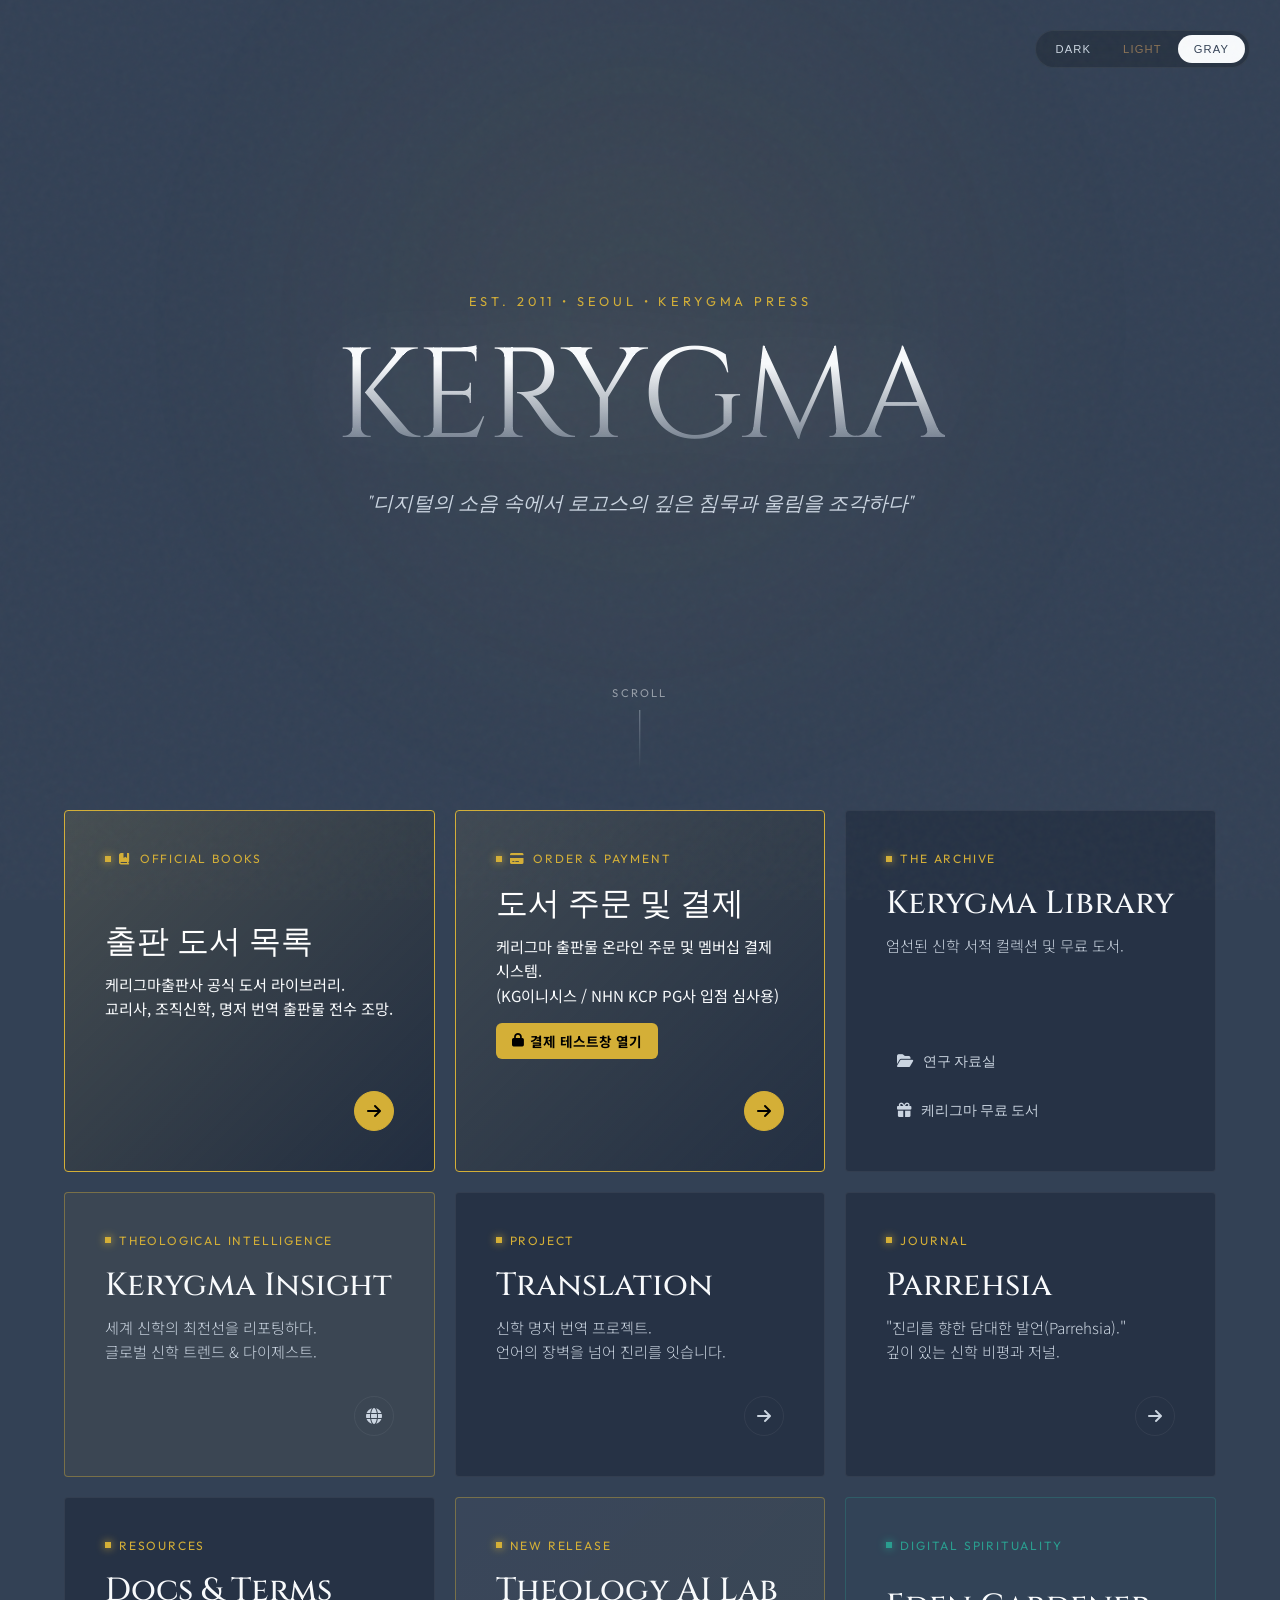
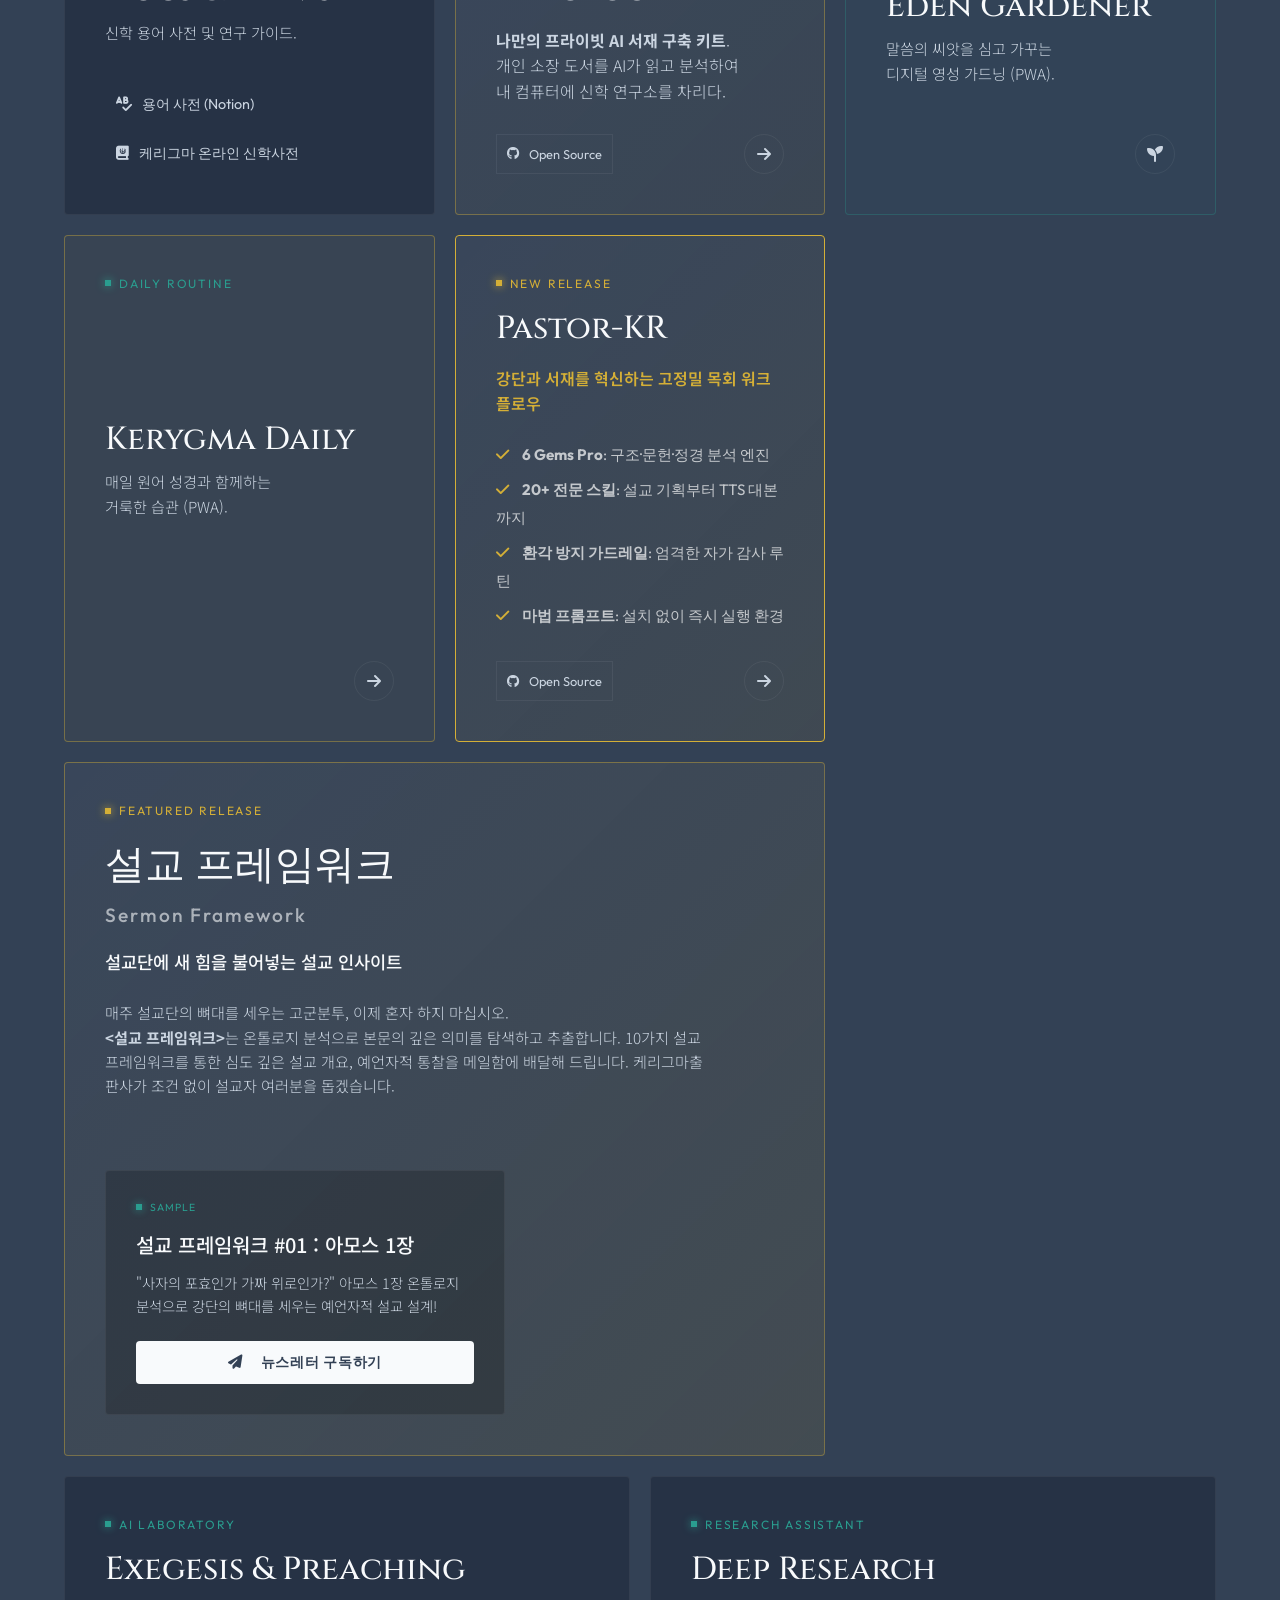
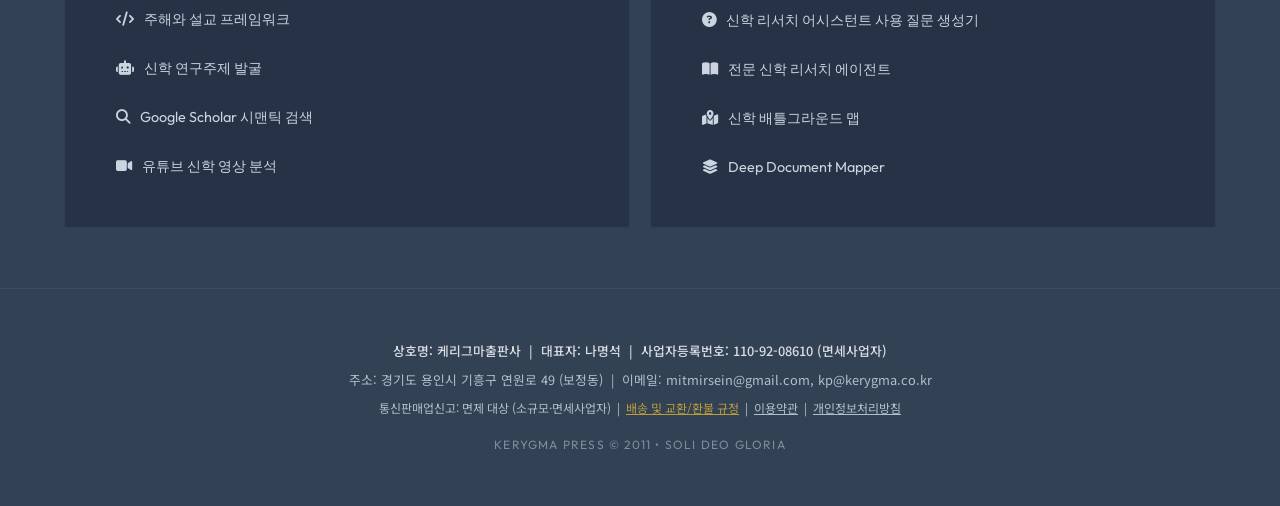
==== index.html @ a2017559 "fix: Update book prices to KRW and simplify payment test options for KCP review" ====
<!DOCTYPE html>
<html lang="ko" data-theme="gray">

<head>
    <meta charset="UTF-8">
    <meta name="viewport" content="width=device-width, initial-scale=1.0">
    <title>KERYGMA | The Theological Frontier (Pro)</title>

    <!-- Fonts -->
    <link rel="preconnect" href="https://fonts.googleapis.com">
    <link rel="preconnect" href="https://fonts.gstatic.com" crossorigin>
    <link
        href="https://fonts.googleapis.com/css2?family=Cinzel:wght@400;500;800&family=Outfit:wght@200;300;400;600&family=Noto+Sans+KR:wght@300;400;500;700&family=Playfair+Display:ital,wght@0,400;0,600;1,400&display=swap"
        rel="stylesheet">
    <link rel="stylesheet" href="https://cdnjs.cloudflare.com/ajax/libs/font-awesome/6.5.1/css/all.min.css">

    <!-- PortOne Payment SDK (V2 & V1) -->
    <script src="https://cdn.portone.io/v2/browser-sdk.js"></script>
    <script src="https://cdn.iamport.kr/v1/iamport.js"></script>

    <style>
        :root {
            /* Palette - Deep, Rich, Mysterious */
            --bg-color: #030712;
            /* Richer Black */
            --text-main: #ffffff;
            --text-muted: #94a3b8;

            /* Accents */
            --gold-primary: #d4af37;
            --gold-glow: rgba(212, 175, 55, 0.4);
            --secondary-accent: #2a9d8f;
            /* Muted Teal - sophisticated contrast to gold */

            /* Glassmorphism Configuration */
            --glass-bg: rgba(255, 255, 255, 0.03);
            --glass-border: rgba(255, 255, 255, 0.06);
            --glass-blur: 12px;

            /* Spotlight */
            --spotlight-size: 600px;
            --spotlight-color: rgba(255, 255, 255, 0.08);
            --title-shadow: 0 0 40px rgba(255, 255, 255, 0.15);
            /* Cinematic Glow */

            /* Typography */
            --font-display: 'Cinzel', serif;
            --font-sans: 'Outfit', sans-serif;
            /* Cleaner, modern sans */
            --font-kr: 'Noto Sans KR', sans-serif;
            --font-serif: 'Playfair Display', serif;
        }

        [data-theme="light"] {
            /* Sepia / Parchment Theme */
            --bg-color: #efeadd;
            /* Warm Parchment opacity */
            --text-main: #3e3226;
            /* Dark Brown Ink */
            --text-muted: #8b7355;
            /* Faded Ink */
            --gold-primary: #b8860b;
            /* Dark Goldenrod */
            --gold-glow: rgba(184, 134, 11, 0.1);
            --secondary-accent: #0f766e;
            /* Deep Teal Ink */

            --glass-bg: rgba(220, 215, 205, 0.6);
            /* Slightly darker to make spotlight pop */
            --glass-border: rgba(62, 50, 38, 0.15);
            --glass-blur: 8px;

            /* Spotlight: Brighter and more intense for contrast */
            --spotlight-color: rgba(255, 255, 255, 0.9);
            --title-shadow: 0 4px 12px rgba(62, 50, 38, 0.1);
            /* Engraved Ink Look */
        }

        [data-theme="gray"] {
            --bg-color: #334155;
            --text-main: #f8fafc;
            --text-muted: #cbd5e1;
            --glass-bg: rgba(30, 41, 59, 0.6);
            --spotlight-color: rgba(255, 255, 255, 0.08);
        }

        /* RESET */
        * {
            margin: 0;
            padding: 0;
            box-sizing: border-box;
        }

        a {
            text-decoration: none;
            color: inherit;
        }

        body {
            background-color: var(--bg-color);
            color: var(--text-main);
            font-family: var(--font-sans);
            overflow-x: hidden;
            transition: background-color 0.5s ease;
            cursor: default;
        }

        /* NOISE TEXTURE - The distinctive "Film/Paper" quality */
        body::before {
            position: fixed;
            top: 0;
            left: 0;
            width: 100vw;
            height: 100vh;
            content: "";
            opacity: 0.03;
            z-index: 1000;
            pointer-events: none;
            background-image: url("data:image/svg+xml,%3Csvg viewBox='0 0 200 200' xmlns='http://www.w3.org/2000/svg'%3E%3Cfilter id='noiseFilter'%3E%3CfeTurbulence type='fractalNoise' baseFrequency='0.65' numOctaves='3' stitchTiles='stitch'/%3E%3C/filter%3E%3Crect width='100%25' height='100%25' filter='url(%23noiseFilter)'/%3E%3C/svg%3E");
        }

        /* AMBIENT GLOW */
        .ambient-glow {
            position: fixed;
            top: -20%;
            left: 50%;
            width: 1000px;
            height: 1000px;
            background: radial-gradient(circle, var(--gold-glow) 0%, transparent 70%);
            transform: translateX(-50%);
            opacity: 0.15;
            z-index: -1;
            pointer-events: none;
            filter: blur(80px);
        }

        /* LAYOUT */
        .container {
            max-width: 1200px;
            margin: 0 auto;
            padding: 0 24px;
        }

        /* HEADER */
        header {
            min-height: 90vh;
            display: flex;
            flex-direction: column;
            justify-content: center;
            align-items: center;
            text-align: center;
            position: relative;
        }

        .brand-meta {
            font-family: var(--font-sans);
            font-size: 0.8rem;
            letter-spacing: 0.3em;
            text-transform: uppercase;
            color: var(--gold-primary);
            margin-bottom: 2rem;
            opacity: 0;
            animation: fadeInUp 1s cubic-bezier(0.2, 1, 0.3, 1) forwards 0.2s;
        }

        .hero-title {
            font-family: var(--font-display);
            font-size: clamp(3.5rem, 10vw, 8rem);
            font-weight: 400;
            line-height: 0.9;
            letter-spacing: -0.02em;
            margin-bottom: 2rem;
            opacity: 0;
            animation: fadeInUp 1s cubic-bezier(0.2, 1, 0.3, 1) forwards 0.4s;
            background: linear-gradient(180deg, var(--text-main) 20%, rgba(148, 163, 184, 0.4) 100%);
            /* Stronger fade */
            -webkit-background-clip: text;
            background-clip: text;
            /* Fix standard property */
            -webkit-text-fill-color: transparent;
            filter: drop-shadow(var(--title-shadow));
            /* Dramatic depth */
        }

        .hero-desc {
            font-family: var(--font-serif);
            font-style: italic;
            font-size: 1.25rem;
            color: var(--text-muted);
            max-width: 600px;
            opacity: 0;
            animation: fadeInUp 1s cubic-bezier(0.2, 1, 0.3, 1) forwards 0.6s;
        }

        /* SCROLL DOWN INDICATOR */
        .scroll-indicator {
            position: absolute;
            bottom: 40px;
            left: 50%;
            transform: translateX(-50%);
            display: flex;
            flex-direction: column;
            align-items: center;
            opacity: 0.5;
            animation: pulse 3s infinite;
        }

        .scroll-line {
            width: 1px;
            height: 60px;
            background: linear-gradient(to bottom, var(--text-muted), transparent);
        }

        /* THEME SWITCHER (Top Right) */
        .theme-switcher {
            position: absolute;
            top: 30px;
            right: 30px;
            z-index: 50;
            display: flex;
            background: rgba(0, 0, 0, 0.2);
            backdrop-filter: blur(10px);
            border: 1px solid var(--glass-border);
            padding: 4px;
            border-radius: 50px;
        }

        .theme-btn {
            background: none;
            border: none;
            color: var(--text-muted);
            padding: 8px 16px;
            font-size: 0.7rem;
            text-transform: uppercase;
            letter-spacing: 0.1em;
            border-radius: 40px;
            cursor: pointer;
            transition: 0.3s;
        }

        .theme-btn.active {
            background: var(--text-main);
            color: var(--bg-color);
        }

        /* CARDS & GRID */
        main {
            padding-bottom: 100px;
            position: relative;
            z-index: 10;
        }

        .bento {
            display: grid;
            grid-template-columns: repeat(12, 1fr);
            gap: 20px;
        }

        .card {
            background: var(--glass-bg);
            border: 1px solid var(--glass-border);
            border-radius: 4px;
            /* Sharp corners for professional look */
            padding: 40px;
            position: relative;
            grid-column: span 12;
            overflow: hidden;
            transition: transform 0.4s cubic-bezier(0.2, 1, 0.3, 1);

            /* Flex layout */
            display: flex;
            flex-direction: column;
            justify-content: space-between;
            min-height: 280px;
            text-decoration: none;
            /* Ensure links inside cards don't have underline */
            color: inherit;
        }

        @media(min-width: 768px) {
            .col-span-6 {
                grid-column: span 6;
            }

            .col-span-4 {
                grid-column: span 4;
            }

            .col-span-8 {
                grid-column: span 8;
            }
        }

        .card:hover {
            transform: translateY(-5px);
            border-color: rgba(255, 255, 255, 0.1);
        }

        /* SPOTLIGHT EFFECT */
        .card::before {
            content: '';
            position: absolute;
            top: 0;
            left: 0;
            right: 0;
            bottom: 0;
            background: radial-gradient(var(--spotlight-size) circle at var(--mouse-x) var(--mouse-y), var(--spotlight-color), transparent 40%);
            opacity: 0;
            transition: opacity 0.5s;
            pointer-events: none;
            z-index: 1;
        }

        .card:hover::before,
        .card.mobile-spotlight::before {
            opacity: 1;
        }

        .card-content {
            position: relative;
            z-index: 2;
            height: 100%;
            display: flex;
            flex-direction: column;
            justify-content: space-between;
        }

        .card-label {
            font-family: var(--font-sans);
            font-size: 0.75rem;
            letter-spacing: 0.15em;
            text-transform: uppercase;
            color: var(--gold-primary);
            margin-bottom: 1rem;
            display: flex;
            align-items: center;
            gap: 8px;
        }

        .card-label::before {
            content: '';
            display: block;
            width: 6px;
            height: 6px;
            background: currentColor;
            box-shadow: 0 0 8px currentColor;
        }

        .card-title {
            font-family: var(--font-display);
            font-size: 2rem;
            margin-bottom: 0.5rem;
            font-weight: 500;
        }

        .card-text {
            color: var(--text-muted);
            font-family: var(--font-kr);
            font-weight: 300;
            line-height: 1.6;
            font-size: 0.95rem;
        }

        .card-arrow {
            align-self: flex-end;
            margin-top: 2rem;
            width: 40px;
            height: 40px;
            border: 1px solid var(--glass-border);
            border-radius: 50%;
            display: flex;
            align-items: center;
            justify-content: center;
            transition: 0.3s;
            color: var(--text-muted);
        }

        .card:hover .card-arrow {
            background: var(--text-main);
            color: var(--bg-color);
            border-color: var(--text-main);
            transform: rotate(-45deg);
        }

        /* GEM LINKS */
        .gem-list {
            margin-top: auto;
            display: flex;
            flex-direction: column;
            gap: 8px;
        }

        .gem-item {
            display: flex;
            align-items: center;
            gap: 10px;
            padding: 10px;
            border: 1px solid transparent;
            color: var(--text-muted);
            font-size: 0.9rem;
            transition: 0.2s;
            cursor: pointer;
        }

        .gem-item:hover {
            color: var(--text-main);
            background: rgba(255, 255, 255, 0.03);
            border-color: var(--glass-border);
        }

        /* ANIMATIONS */
        @keyframes fadeInUp {
            from {
                opacity: 0;
                transform: translateY(20px);
            }

            to {
                opacity: 1;
                transform: translateY(0);
            }
        }

        @keyframes pulse {

            0%,
            100% {
                opacity: 0.5;
            }

            50% {
                opacity: 1;
            }
        }
    </style>
</head>

<body>

    <div class="ambient-glow"></div>

    <div class="theme-switcher">
        <button class="theme-btn" onclick="setTheme('dark')" data-theme="dark">Dark</button>
        <button class="theme-btn" onclick="setTheme('light')" data-theme="light">Light</button>
        <button class="theme-btn active" onclick="setTheme('gray')" data-theme="gray">Gray</button>
    </div>

    <header class="container">
        <div class="brand-meta">Est. 2011 • Seoul • Kerygma Press</div>
        <h1 class="hero-title">KERYGMA</h1>
        <p class="hero-desc">"디지털의 소음 속에서 로고스의 깊은 침묵과 울림을 조각하다"</p>

        <div class="scroll-indicator">
            <span style="font-size: 0.7rem; letter-spacing: 0.2em; margin-bottom: 10px;">SCROLL</span>
            <div class="scroll-line"></div>
        </div>
    </header>

    <main class="container" id="cards">
        <div class="bento">

            <!-- Official Published Booklist Card -->
            <a href="/kerygma_booklist/library.html" class="card col-span-4" style="background: linear-gradient(135deg, rgba(212,175,55,0.12) 0%, rgba(30,41,59,0.8) 100%); border: 1.5px solid var(--gold-primary);">
                <div class="card-content">
                    <div class="card-label" style="color: var(--gold-primary);"><i class="fa-solid fa-book-bookmark"></i> Official Books</div>
                    <div>
                        <h2 class="card-title" style="color: #ffffff;">출판 도서 목록</h2>
                        <p class="card-text" style="color: var(--text-main); font-weight: 400;">
                            케리그마출판사 공식 도서 라이브러리.<br>교리사, 조직신학, 명저 번역 출판물 전수 조망.
                        </p>
                    </div>
                    <div class="card-arrow" style="background: var(--gold-primary); color: #000; border-color: var(--gold-primary);"><i class="fa-solid fa-arrow-right"></i></div>
                </div>
            </a>

            <!-- Order & Payment Test Card (PG 입점심사용) -->
            <div class="card col-span-4" style="background: linear-gradient(135deg, rgba(212,175,55,0.08) 0%, rgba(30,41,59,0.7) 100%); border: 1.5px solid var(--gold-primary);">
                <div class="card-content">
                    <div class="card-label" style="color: var(--gold-primary);"><i class="fa-solid fa-credit-card"></i> Order & Payment</div>
                    <div>
                        <h2 class="card-title" style="color: #ffffff;">도서 주문 및 결제</h2>
                        <p class="card-text" style="color: var(--text-main); font-weight: 400; margin-bottom: 16px;">
                            케리그마 출판물 온라인 주문 및 멤버십 결제 시스템.<br>(KG이니시스 / NHN KCP PG사 입점 심사용)
                        </p>
                        <div style="display: flex; gap: 8px; flex-wrap: wrap;">
                            <button onclick="openPaymentModal()" style="background: var(--gold-primary); color: #000; border: none; padding: 8px 16px; font-weight: 700; border-radius: 6px; font-size: 0.85rem; cursor: pointer; display: flex; align-items: center; gap: 6px; font-family: var(--font-kr);">
                                <i class="fa-solid fa-lock"></i> 결제 테스트창 열기
                            </button>
                        </div>
                    </div>
                    <div class="card-arrow" onclick="openPaymentModal()" style="cursor: pointer; background: var(--gold-primary); color: #000; border-color: var(--gold-primary);"><i class="fa-solid fa-arrow-right"></i></div>
                </div>
            </div>

            <!-- Library -->
            <div class="card col-span-4">
                <div class="card-content">
                    <div class="card-label">The Archive</div>
                    <div>
                        <h2 class="card-title">Kerygma Library</h2>
                        <p class="card-text">엄선된 신학 서적 컬렉션 및 무료 도서.</p>
                    </div>
                    <div class="gem-list" style="margin-top: auto;">
                        <a href="https://kerygma.co.kr/kerygma-library/" target="_blank" class="gem-item">
                            <i class="fa-solid fa-folder-open"></i> 연구 자료실
                        </a>
                        <a href="https://kfreebook.vercel.app/" target="_blank" class="gem-item">
                            <i class="fa-solid fa-gift"></i> 케리그마 무료 도서
                        </a>
                    </div>
                </div>
            </div>

            <!-- Insight -->
            <a href="insight.html" class="card col-span-4" style="background: rgba(212, 175, 55, 0.05); border: 1px solid var(--gold-glow);">
                <div class="card-content">
                    <div class="card-label">Theological Intelligence</div>
                    <div>
                        <h2 class="card-title">Kerygma Insight</h2>
                        <p class="card-text">세계 신학의 최전선을 리포팅하다.<br>글로벌 신학 트렌드 & 다이제스트.</p>
                    </div>
                    <div class="card-arrow"><i class="fa-solid fa-globe"></i></div>
                </div>
            </a>

            <!-- Translation -->
            <!-- Translation -->
            <a href="https://kerygma.notion.site/9d84439a987844388c1bb82806cdb5aa" target="_blank"
                class="card col-span-4">
                <div class="card-content">
                    <div class="card-label">Project</div>
                    <div>
                        <h2 class="card-title">Translation</h2>
                        <p class="card-text">신학 명저 번역 프로젝트.<br>언어의 장벽을 넘어 진리를 잇습니다.</p>
                    </div>
                    <div class="card-arrow"><i class="fa-solid fa-arrow-right"></i></div>
                </div>
            </a>

            <!-- Parrehsia -->
            <a href="https://parrehsia.vercel.app/" target="_blank" class="card col-span-4">
                <div class="card-content">
                    <div class="card-label">Journal</div>
                    <div>
                        <h2 class="card-title">Parrehsia</h2>
                        <p class="card-text">"진리를 향한 담대한 발언(Parrehsia)."<br>깊이 있는 신학 비평과 저널.</p>
                    </div>
                    <div class="card-arrow"><i class="fa-solid fa-arrow-right"></i></div>
                </div>
            </a>

            <!-- Archive -->
            <!-- Archive -->
            <div class="card col-span-4">
                <div class="card-content">
                    <div class="card-label">Resources</div>
                    <div>
                        <h2 class="card-title">Docs & Terms</h2>
                        <p class="card-text">신학 용어 사전 및 연구 가이드.</p>
                    </div>
                    <div class="gem-list" style="margin-top: 40px;">
                        <a href="https://www.notion.so/kerygma/1fa82849954d8037b62de45a6456f88e" target="_blank"
                            class="gem-item">
                            <i class="fa-solid fa-spell-check"></i> 용어 사전 (Notion)
                        </a>
                        <a href="https://theology-dictionary.vercel.app/" target="_blank" class="gem-item">
                            <i class="fa-solid fa-book-journal-whills"></i> 케리그마 온라인 신학사전
                        </a>
                    </div>
                </div>
            </div>

            <!-- Featured Project: Theology AI Lab -->
            <!-- Featured Project: Theology AI Lab -->
            <a href="https://github.com/mitmirsein/Theology_Ai_Lab" target="_blank" class="card col-span-4"
                style="background: linear-gradient(135deg, rgba(255,255,255,0.03) 0%, rgba(212,175,55,0.05) 100%); border-color: var(--gold-glow);">
                <div class="card-content" style="flex-direction: column; justify-content: space-between; height: 100%;">
                    <div>
                        <div class="card-label" style="color: var(--gold-primary);">New Release</div>
                        <h2 class="card-title" style="font-size: 2rem; margin-bottom: 1rem;">Theology AI Lab</h2>
                        <p class="card-text" style="font-size: 1rem; margin-bottom: 1.5rem;">
                            <strong>나만의 프라이빗 AI 서재 구축 키트</strong>.<br>
                            개인 소장 도서를 AI가 읽고 분석하여<br>내 컴퓨터에 신학 연구소를 차리다.
                        </p>
                    </div>
                    <div class="gem-list" style="flex-direction: row; gap: 10px; margin-top: auto;">
                        <span class="gem-item"
                            style="cursor: default; border: 1px solid var(--glass-border); padding: 5px 10px; font-size: 0.8rem;">
                            <i class="fa-brands fa-github"></i> Open Source
                        </span>
                        <div class="card-arrow" style="width: 40px; height: 40px; margin-left: auto; margin-top: 0;">
                            <i class="fa-solid fa-arrow-right"></i>
                        </div>
                    </div>
                </div>
            </a>

            <!-- Eden Gardener -->
            <a href="https://kdeg.netlify.app/" target="_blank" class="card col-span-4"
                style="border: 1px solid rgba(42, 157, 143, 0.3); background: rgba(42, 157, 143, 0.03);">
                <div class="card-content">
                    <div class="card-label" style="color: #2a9d8f;">Digital Spirituality</div>
                    <div>
                        <h2 class="card-title">Eden Gardener</h2>
                        <p class="card-text">말씀의 씨앗을 심고 가꾸는<br>디지털 영성 가드닝 (PWA).</p>
                    </div>
                    <div class="card-arrow"><i class="fa-solid fa-seedling"></i></div>
                </div>
            </a>

            <!-- Kerygma Daily -->
            <a href="https://kdbm.netlify.app" target="_blank" class="card col-span-4"
                style="border: 1px solid var(--gold-glow); background: rgba(212, 175, 55, 0.03);">
                <div class="card-content">
                    <div class="card-label" style="color: var(--secondary-accent);">Daily Routine</div>
                    <div>
                        <h2 class="card-title">Kerygma Daily</h2>
                        <p class="card-text">매일 원어 성경과 함께하는<br>거룩한 습관 (PWA).</p>
                    </div>
                    <div class="card-arrow"><i class="fa-solid fa-arrow-right"></i></div>
                </div>
            </a>

            <!-- Featured Project: Pastor-KR -->
            <a href="https://github.com/mitmirsein/pastor-ai-skills-kr" target="_blank" class="card col-span-4"
                style="background: linear-gradient(135deg, rgba(255,255,255,0.03) 0%, rgba(212,175,55,0.08) 100%); border-color: var(--gold-primary);">
                <div class="card-content" style="flex-direction: column; justify-content: space-between; height: 100%;">
                    <div>
                        <div class="card-label" style="color: var(--gold-primary);">New Release</div>
                        <h2 class="card-title" style="font-size: 2rem; margin-bottom: 1rem;">Pastor-KR</h2>
                        <p class="card-text" style="font-size: 1rem; margin-bottom: 1.5rem; color: var(--gold-primary); font-weight: 600;">
                            강단과 서재를 혁신하는 고정밀 목회 워크플로우
                        </p>
                        <ul style="list-style: none; padding: 0; margin-bottom: 2rem; font-size: 0.95rem; color: rgba(255,255,255,0.7); line-height: 1.8;">
                            <li style="margin-bottom: 8px;"><i class="fa-solid fa-check" style="color: var(--gold-primary); margin-right: 10px;"></i> <strong>6 Gems Pro</strong>: 구조·문헌·정경 분석 엔진</li>
                            <li style="margin-bottom: 8px;"><i class="fa-solid fa-check" style="color: var(--gold-primary); margin-right: 10px;"></i> <strong>20+ 전문 스킬</strong>: 설교 기획부터 TTS 대본까지</li>
                            <li style="margin-bottom: 8px;"><i class="fa-solid fa-check" style="color: var(--gold-primary); margin-right: 10px;"></i> <strong>환각 방지 가드레일</strong>: 엄격한 자가 감사 루틴</li>
                            <li style="margin-bottom: 8px;"><i class="fa-solid fa-check" style="color: var(--gold-primary); margin-right: 10px;"></i> <strong>마법 프롬프트</strong>: 설치 없이 즉시 실행 환경</li>
                        </ul>
                    </div>
                    <div class="gem-list" style="flex-direction: row; gap: 10px; margin-top: auto;">
                        <span class="gem-item"
                            style="cursor: default; border: 1px solid var(--glass-border); padding: 5px 10px; font-size: 0.8rem;">
                            <i class="fa-brands fa-github"></i> Open Source
                        </span>
                        <div class="card-arrow" style="width: 40px; height: 40px; margin-left: auto; margin-top: 0;">
                            <i class="fa-solid fa-arrow-right"></i>
                        </div>
                    </div>
                </div>
            </a>


            <!-- Sermon Framework Newsletter -->
            <div class="card col-span-8" style="background: linear-gradient(135deg, rgba(255,255,255,0.03) 0%, rgba(212,175,55,0.1) 100%); border-color: var(--gold-glow); min-height: auto;">
                <div class="card-content">
                    <div class="card-label" style="color: var(--gold-primary);">Featured Release</div>
                    
                    <div style="display: flex; flex-wrap: wrap; gap: 40px; align-items: flex-start; margin-top: 10px;">
                        <div style="flex: 1; min-width: 300px;">
                            <h2 class="card-title" style="font-size: 2.5rem; margin-bottom: 1rem; line-height: 1.1;">설교 프레임워크<br><span style="font-size: 1.2rem; opacity: 0.6; font-family: var(--font-sans); letter-spacing: 0.1em;">Sermon Framework</span></h2>
                            <p class="card-text" style="font-size: 1.1rem; color: var(--text-main); margin-bottom: 1.5rem; font-weight: 500;">
                                설교단에 새 힘을 불어넣는 설교 인사이트
                            </p>
                            <p class="card-text" style="margin-bottom: 2rem; max-width: 600px;">
                                매주 설교단의 뼈대를 세우는 고군분투, 이제 혼자 하지 마십시오. <br>
                                <strong>&lt;설교 프레임워크&gt;</strong>는 온톨로지 분석으로 본문의 깊은 의미를 탐색하고 추출합니다. 
                                10가지 설교 프레임워크를 통한 심도 깊은 설교 개요, 예언자적 통찰을 메일함에 배달해 드립니다.
                                케리그마출판사가 조건 없이 설교자 여러분을 돕겠습니다.
                            </p>
                        </div>
                        
                        <div style="flex: 0 1 400px; min-width: 300px; background: rgba(0,0,0,0.2); padding: 30px; border-radius: 4px; border: 1px solid var(--glass-border); position: relative;">
                            <div class="card-label" style="font-size: 0.65rem; margin-bottom: 1rem; color: var(--secondary-accent); letter-spacing: 0.1em;">
                                <span>Sample</span>
                            </div>
                            <h3 style="font-family: var(--font-kr); font-size: 1.25rem; margin-bottom: 0.75rem; color: var(--text-main); font-weight: 500;">설교 프레임워크 #01 : 아모스 1장</h3>
                            <p class="card-text" style="font-size: 0.9rem; margin-bottom: 1.5rem; line-height: 1.6;">
                                "사자의 포효인가 가짜 위로인가?" 아모스 1장 온톨로지 분석으로 강단의 뼈대를 세우는 예언자적 설교 설계!
                            </p>
                            
                            <a href="/subscribe.html" target="_blank" class="gem-item" style="justify-content: center; background: var(--text-main); color: var(--bg-color); border: none; font-weight: 600; padding: 12px; border-radius: 4px; font-family: var(--font-sans); letter-spacing: 0.05em;">
                                <i class="fa-solid fa-paper-plane" style="margin-right: 8px;"></i> 뉴스레터 구독하기
                            </a>
                        </div>
                    </div>
                </div>
            </div>

            <!-- AI Gems 1 -->

            <div class="card col-span-6" style="min-height: 350px;">
                <div class="card-content">
                    <div class="card-label" style="color: var(--secondary-accent);">AI Laboratory</div>
                    <h2 class="card-title">Exegesis & Preaching</h2>
                    <div class="gem-list">
                        <a href="https://gemini.google.com/gem/12w50oC0Gp8IVWOdvtNpBk6vhEQMiwAzo?usp=sharing"
                            target="_blank" class="gem-item">
                            <i class="fa-solid fa-code"></i> 주해와 설교 프레임워크
                        </a>
                        <a href="https://gemini.google.com/gem/1aZYqp-_0uP0jDkJvwnV1I0WthAYKwguP?usp=sharing"
                            target="_blank" class="gem-item">
                            <i class="fa-solid fa-robot"></i> 신학 연구주제 발굴
                        </a>
                        <a href="https://gemini.google.com/gem/1T4YMfxuHijdiAx3CM3HeIYhT_CJ7xwB3?usp=sharing"
                            target="_blank" class="gem-item">
                            <i class="fa-solid fa-magnifying-glass"></i> Google Scholar 시맨틱 검색
                        </a>
                        <a href="https://gemini.google.com/gem/1sHBZOeaDjsq8eNPc9E6KfqRo1sdSiiBD?usp=sharing"
                            target="_blank" class="gem-item">
                            <i class="fa-solid fa-video"></i> 유튜브 신학 영상 분석
                        </a>
                    </div>
                </div>
            </div>

            <!-- AI Gems 2 -->
            <div class="card col-span-6" style="min-height: 350px;">
                <div class="card-content">
                    <div class="card-label" style="color: var(--secondary-accent);">Research Assistant</div>
                    <h2 class="card-title">Deep Research</h2>
                    <div class="gem-list">

                        <a href="https://gemini.google.com/gem/12UCT73WGITN9Rw0mxhFmuCMzBKLcgACB?usp=sharing"
                            target="_blank" class="gem-item">
                            <i class="fa-solid fa-question-circle"></i> 신학 리서치 어시스턴트 사용 질문 생성기
                        </a>
                        <a href="https://gemini.google.com/gem/1xILzv_lwYsul8oF8ADg5GLrkCz_L0dW0?usp=sharing"
                            target="_blank" class="gem-item">
                            <i class="fa-solid fa-book-open"></i> 전문 신학 리서치 에이전트
                        </a>
                        <a href="https://gemini.google.com/gem/1dZVtRyeUEk8c7XN2ZGTafFhNcK_iFqjk?usp=sharing"
                            target="_blank" class="gem-item">
                            <i class="fa-solid fa-map-location-dot"></i> 신학 배틀그라운드 맵
                        </a>
                        <a href="https://gemini.google.com/gem/15aqOIrcHTmzTjvFUabFbrJS3dpOH3DZ2?usp=sharing"
                            target="_blank" class="gem-item">
                            <i class="fa-solid fa-layer-group"></i> Deep Document Mapper
                        </a>
                    </div>
                </div>
            </div>

        </div>
    </main>

    <footer
        style="text-align: center; color: var(--text-muted); padding: 50px 24px; font-family: var(--font-kr); font-size: 0.8rem; line-height: 1.8; border-top: 1px solid var(--glass-border); margin-top: 60px;">
        <div style="max-width: 900px; margin: 0 auto; opacity: 0.85;">
            <p style="margin-bottom: 6px; font-weight: 500; color: var(--text-main);">
                상호명: 케리그마출판사 &nbsp;|&nbsp; 대표자: 나명석 &nbsp;|&nbsp; 사업자등록번호: 110-92-08610 (면세사업자)
            </p>
            <p style="margin-bottom: 6px;">
                주소: 경기도 용인시 기흥구 연원로 49 (보정동) &nbsp;|&nbsp; 이메일: mitmirsein@gmail.com, kp@kerygma.co.kr
            </p>
            <p style="margin-bottom: 12px; font-size: 0.75rem; color: var(--text-muted);">
                통신판매업신고: 면제 대상 (소규모·면세사업자) &nbsp;|&nbsp; 
                <a href="javascript:void(0)" onclick="openTermsModal('shipping')" style="color: var(--gold-primary); text-decoration: underline;">배송 및 교환/환불 규정</a> &nbsp;|&nbsp;
                <a href="javascript:void(0)" onclick="openTermsModal('terms')" style="color: var(--text-muted); text-decoration: underline;">이용약관</a> &nbsp;|&nbsp;
                <a href="javascript:void(0)" onclick="openTermsModal('privacy')" style="color: var(--text-muted); text-decoration: underline;">개인정보처리방침</a>
            </p>
            <p style="font-family: var(--font-sans); font-size: 0.75rem; letter-spacing: 0.1em; opacity: 0.6; margin-top: 16px;">
                KERYGMA PRESS © 2011 • SOLI DEO GLORIA
            </p>
        </div>
    </footer>

    <!-- TERMS & POLICY MODAL -->
    <div id="termsModal" style="display: none; position: fixed; inset: 0; z-index: 9999; background: rgba(0,0,0,0.75); backdrop-filter: blur(8px); align-items: center; justify-content: center; padding: 20px;">
        <div style="background: #1e293b; color: #f8fafc; max-width: 650px; width: 100%; max-height: 80vh; overflow-y: auto; padding: 30px; border-radius: 12px; border: 1px solid rgba(255,255,255,0.1); position: relative; font-family: var(--font-kr); line-height: 1.7; font-size: 0.9rem;">
            <button onclick="closeTermsModal()" style="position: absolute; top: 15px; right: 20px; background: none; border: none; color: #94a3b8; font-size: 1.5rem; cursor: pointer;">&times;</button>
            <div id="modalTitle" style="font-size: 1.3rem; font-weight: 700; color: var(--gold-primary); margin-bottom: 20px; border-bottom: 1px solid rgba(255,255,255,0.1); padding-bottom: 10px;"></div>
            <div id="modalBody"></div>
            <div style="text-align: right; margin-top: 25px;">
                <button onclick="closeTermsModal()" style="background: var(--gold-primary); color: #000; border: none; padding: 8px 20px; font-weight: 600; border-radius: 6px; cursor: pointer;">닫기</button>
            </div>
        </div>
    </div>

    <!-- PORTONE PAYMENT MODAL (PG 입점심사용 테스트 결제창) -->
    <div id="paymentModal" style="display: none; position: fixed; inset: 0; z-index: 9999; background: rgba(0,0,0,0.75); backdrop-filter: blur(8px); align-items: center; justify-content: center; padding: 20px;">
        <div style="background: #1e293b; color: #f8fafc; max-width: 520px; width: 100%; max-height: 90vh; overflow-y: auto; padding: 32px 28px; border-radius: 14px; border: 1px solid var(--gold-glow); position: relative; font-family: var(--font-kr); line-height: 1.6; font-size: 0.9rem; box-shadow: 0 20px 40px rgba(0,0,0,0.6);">
            <button onclick="closePaymentModal()" style="position: absolute; top: 15px; right: 20px; background: none; border: none; color: #94a3b8; font-size: 1.5rem; cursor: pointer;">&times;</button>
            
            <div style="display: flex; align-items: center; gap: 8px; margin-bottom: 6px;">
                <i class="fa-solid fa-credit-card" style="color: var(--gold-primary); font-size: 1.2rem;"></i>
                <h3 style="font-size: 1.3rem; font-weight: 700; color: #ffffff; margin: 0;">도서 주문 및 결제</h3>
            </div>
            <p style="font-size: 0.8rem; color: #94a3b8; margin: 0 0 20px 0;">포트원 PG사(KG이니시스 / NHN KCP) 입점 심사용 테스트 결제</p>

            <form id="portonePayForm" onsubmit="requestPortOnePayment(event)">
                <div style="margin-bottom: 14px;">
                    <label style="display: block; font-size: 0.8rem; font-weight: 600; color: var(--gold-primary); margin-bottom: 6px;">결제 솔루션 (포트원 통합 결제)</label>
                    <div style="padding: 10px 14px; background: #0f172a; border: 1px solid rgba(212,175,55,0.3); border-radius: 6px; color: #ffffff; font-size: 0.9rem; display: flex; align-items: center; justify-content: space-between;">
                        <span><i class="fa-solid fa-shield-halved" style="color: var(--gold-primary); margin-right: 8px;"></i> 포트원 통합 결제 모듈 (KG이니시스/KCP 심사용)</span>
                        <span style="font-size: 0.75rem; background: rgba(212,175,55,0.2); color: var(--gold-primary); padding: 2px 8px; border-radius: 4px; font-weight: 600;">테스트 모드</span>
                    </div>
                    <input type="hidden" id="payPg" value="html5_inicis">
                </div>

                <div style="margin-bottom: 14px;">
                    <label style="display: block; font-size: 0.8rem; font-weight: 600; color: var(--gold-primary); margin-bottom: 6px;">주문 상품</label>
                    <select id="payProductName" onchange="updatePayAmount(this.value)" style="width: 100%; padding: 10px 12px; background: #0f172a; border: 1px solid rgba(255,255,255,0.15); border-radius: 6px; color: #ffffff; font-size: 0.9rem; outline: none;">
                        <option value="케리그마 신학 도서 / 멤버십 (심사용 테스트)" data-amount="1000">케리그마 신학 도서 (심사 테스트) - 1,000원</option>
                    </select>
                </div>

                <div style="display: grid; grid-template-columns: 1fr 1fr; gap: 12px; margin-bottom: 14px;">
                    <div>
                        <label style="display: block; font-size: 0.8rem; font-weight: 600; color: #cbd5e1; margin-bottom: 6px;">결제 수단</label>
                        <select id="payMethod" style="width: 100%; padding: 10px 12px; background: #0f172a; border: 1px solid rgba(255,255,255,0.15); border-radius: 6px; color: #ffffff; font-size: 0.9rem; outline: none;">
                            <option value="card">신용/체크카드</option>
                            <option value="trans">실시간 계좌이체</option>
                            <option value="vbank">가상계좌</option>
                        </select>
                    </div>
                    <div>
                        <label style="display: block; font-size: 0.8rem; font-weight: 600; color: #cbd5e1; margin-bottom: 6px;">결제 금액 (원)</label>
                        <input type="number" id="payAmount" value="1000" style="width: 100%; padding: 10px 12px; background: #0f172a; border: 1px solid rgba(255,255,255,0.15); border-radius: 6px; color: #ffffff; font-size: 0.9rem; box-sizing: border-box; outline: none;">
                    </div>
                </div>

                <div style="background: rgba(255,255,255,0.03); padding: 14px; border-radius: 8px; border: 1px solid rgba(255,255,255,0.08); margin-bottom: 18px;">
                    <div style="font-size: 0.8rem; font-weight: 600; color: #94a3b8; margin-bottom: 10px;"><i class="fa-solid fa-user"></i> 주문자 정보 (테스트용 기본값)</div>
                    <div style="display: grid; grid-template-columns: 1fr 1fr; gap: 10px; margin-bottom: 10px;">
                        <input type="text" id="buyerName" value="홍길동" placeholder="이름" style="padding: 8px 10px; background: #0f172a; border: 1px solid rgba(255,255,255,0.1); border-radius: 4px; color: #fff; font-size: 0.85rem;">
                        <input type="tel" id="buyerTel" value="010-1234-5678" placeholder="연락처" style="padding: 8px 10px; background: #0f172a; border: 1px solid rgba(255,255,255,0.1); border-radius: 4px; color: #fff; font-size: 0.85rem;">
                    </div>
                    <input type="email" id="buyerEmail" value="kp@kerygma.co.kr" placeholder="이메일 주소" style="width: 100%; padding: 8px 10px; background: #0f172a; border: 1px solid rgba(255,255,255,0.1); border-radius: 4px; color: #fff; font-size: 0.85rem; box-sizing: border-box; margin-bottom: 10px;">
                    <input type="text" id="buyerAddr" value="경기도 용인시 기흥구 연원로 49" placeholder="배송지 주소" style="width: 100%; padding: 8px 10px; background: #0f172a; border: 1px solid rgba(255,255,255,0.1); border-radius: 4px; color: #fff; font-size: 0.85rem; box-sizing: border-box;">
                    <input type="hidden" id="buyerPostcode" value="16885">
                </div>

                <div style="font-size: 0.75rem; color: #94a3b8; background: rgba(212,175,55,0.05); border: 1px solid rgba(212,175,55,0.2); padding: 10px; border-radius: 6px; margin-bottom: 20px;">
                    <i class="fa-solid fa-circle-info" style="color: var(--gold-primary);"></i> <strong>테스트 모드 안내</strong>: 심사용 테스트 결제창이 호출되며, 실제 결제가 발생하더라도 당일 자정 이전에 자동 전액 취소 처리됩니다.
                </div>

                <div style="display: flex; gap: 10px; justify-content: flex-end;">
                    <button type="button" onclick="closePaymentModal()" style="background: transparent; color: #94a3b8; border: 1px solid rgba(255,255,255,0.15); padding: 10px 18px; border-radius: 6px; font-weight: 600; cursor: pointer;">취소</button>
                    <button type="submit" id="btnSubmitPayment" style="background: var(--gold-primary); color: #000; border: none; padding: 10px 24px; border-radius: 6px; font-weight: 700; cursor: pointer; display: flex; align-items: center; gap: 8px; font-family: var(--font-kr);">
                        <i class="fa-solid fa-shield-halved"></i> 결제창 호출하기
                    </button>
                </div>
            </form>
        </div>
    </div>

    <script>
        // PortOne V2 / V1 Configuration
        const PORTONE_STORE_ID = "store-0dc3275e-5581-4ce0-bca1-0eca673d768c";
        const PORTONE_USER_CODE = "imp08841187";

        // Channel Keys for PG Providers
        const CHANNEL_KEYS = {
            "html5_inicis": "channel-key-8118f6e6-706b-4669-a522-45b94bc06767",
            "kcp": "channel-key-49502b57-1a05-45aa-aea7-e97cc16dd833"
        };

        if (typeof IMP !== "undefined") {
            IMP.init(PORTONE_USER_CODE);
        }

        function openPaymentModal(preferredPg) {
            if (preferredPg) {
                const pgSelect = document.getElementById('payPg');
                if (pgSelect) pgSelect.value = preferredPg;
            }
            document.getElementById('paymentModal').style.display = 'flex';
        }

        function closePaymentModal() {
            document.getElementById('paymentModal').style.display = 'none';
        }

        function updatePayAmount(val) {
            const productSelect = document.getElementById('payProductName');
            const selectedOption = productSelect.options[productSelect.selectedIndex];
            const amount = selectedOption.getAttribute('data-amount');
            if (amount) {
                document.getElementById('payAmount').value = amount;
            }
        }

        async function requestPortOnePayment(e) {
            if (e) e.preventDefault();

            const payMethodRaw = document.getElementById('payMethod').value;
            const orderName = document.getElementById('payProductName').value;
            const amount = parseInt(document.getElementById('payAmount').value, 10) || 1000;
            const buyerName = document.getElementById('buyerName').value.trim() || '홍길동';
            const buyerEmail = document.getElementById('buyerEmail').value.trim() || 'kp@kerygma.co.kr';
            const buyerTel = document.getElementById('buyerTel').value.trim() || '010-1234-5678';
            const buyerAddr = document.getElementById('buyerAddr').value.trim() || '경기도 용인시 기흥구 연원로 49';
            const buyerPostcode = document.getElementById('buyerPostcode').value.trim() || '16885';

            const paymentId = 'kerygma_test_' + new Date().getTime();

            // Method mapping for PortOne V2 SDK
            const methodMap = {
                "card": "CARD",
                "trans": "TRANSFER",
                "vbank": "VIRTUAL_ACCOUNT"
            };
            const v2Method = methodMap[payMethodRaw] || "CARD";

            if (typeof PortOne !== "undefined") {
                try {
                    const response = await PortOne.requestPayment({
                        storeId: PORTONE_STORE_ID,
                        channelKey: CHANNEL_KEYS["html5_inicis"],
                        paymentId: paymentId,
                        orderName: orderName,
                        totalAmount: amount,
                        currency: "CURRENCY_KRW",
                        payMethod: v2Method,
                        customer: {
                            fullName: buyerName,
                            phoneNumber: buyerTel,
                            email: buyerEmail,
                            address: {
                                addressLine1: buyerAddr,
                                addressLine2: ""
                            },
                            zipcode: buyerPostcode
                        },
                        redirectUrl: window.location.href
                    });

                    if (response && response.code != null) {
                        alert("⚠️ [결제 취소/실패]\n\n• 코드: " + response.code + "\n• 사유: " + (response.message || "사용자 결제 취소"));
                    } else if (response) {
                        alert("🎉 [포트원 테스트 결제 완료]\n\n" +
                              "• 결제ID: " + (response.paymentId || paymentId) + "\n" +
                              "• 결제금액: " + amount.toLocaleString() + "원\n" +
                              "• 결제방식: 포트원 통합결제 (KG이니시스/KCP 심사)\n\n" +
                              "테스트 모드이므로 실제 과금되지 않거나 자정 전 자동 취소 처리됩니다.");
                        closePaymentModal();
                    }
                    return;
                } catch (err) {
                    console.error("PortOne Error:", err);
                    alert("⚠️ [결제창 호출 오류]\n\n• 상세: " + (err.message || JSON.stringify(err)));
                    return;
                }
            }

            alert("포트원 결제 모듈을 로드하지 못했습니다. 브라우저 새로고침 후 다시 시도해 주세요.");
        }

        const modalContents = {
            shipping: {
                title: "배송 및 교환/환불 규정",
                body: `
                    <h4 style="color:#d4af37; margin-bottom:8px;">1. 배송 안내</h4>
                    <p style="margin-bottom:14px; color:#cbd5e1;">
                        • 배송 방법: 우체국택배 (또는 지정 택배사)<br>
                        • 배송 지역: 대한민국 전국 (제주 및 도서산간 포함)<br>
                        • 배송 기간: 결제 완료 확인 후 영업일 기준 1~3일 이내 발송 (주말/공휴일 제외)
                    </p>
                    <h4 style="color:#d4af37; margin-bottom:8px;">2. 교환 및 환불 안내</h4>
                    <p style="margin-bottom:14px; color:#cbd5e1;">
                        • 반품/교환 신청: 도서 수령 후 7일 이내 신청 가능합니다.<br>
                        • 파본(파손/인쇄/제본 불량) 또는 오배송의 경우 왕복 배송비 전액을 판매자가 부담합니다.<br>
                        • 단순 변심에 의한 교환/반품 시 왕복 배송비는 구매자가 부담합니다.
                    </p>
                    <h4 style="color:#d4af37; margin-bottom:8px;">3. 교환/환불 불가 사유</h4>
                    <p style="color:#cbd5e1;">
                        • 수령 후 7일이 경과한 경우<br>
                        • 구매자의 귀책으로 도서가 훼손, 오염, 낙서 등으로 상품 가치가 상실된 경우<br>
                        • 디지털 콘텐츠/전자책(eBook)을 다운로드했거나 열람한 경우
                    </p>
                `
            },
            terms: {
                title: "서비스 이용약관",
                body: `
                    <p style="margin-bottom:12px; color:#cbd5e1;">
                        본 약관은 케리그마출판사(이하 "회사")가 제공하는 온라인 서비스 및 도서 판매 서비스의 이용조건과 절차에 관한 사항을 규정합니다.
                    </p>
                    <p style="margin-bottom:12px; color:#cbd5e1;">
                        1. 이용자는 회사가 제공하는 서비스를 법령 및 본 약관에 따라 성실히 이용하여야 합니다.<br>
                        2. 회사는 서비스 제공과 관련하여 수집된 개인정보를 이용자의 동의 없이 제3자에게 제공하지 않습니다.<br>
                        3. 도서 결제 및 배송에 관한 사항은 관계 법령(전자상거래 등에서의 소비자보호에 관한 법률)을 준수합니다.
                    </p>
                `
            },
            privacy: {
                title: "개인정보처리방침",
                body: `
                    <p style="margin-bottom:12px; color:#cbd5e1;">
                        케리그마출판사는 이용자의 개인정보를 중요시하며 "개인정보 보호법"을 준수합니다.
                    </p>
                    <p style="margin-bottom:12px; color:#cbd5e1;">
                        • 수집 항목: 성명, 연락처, 배송지 주소, 이메일 주소, 결제 기록<br>
                        • 수집 목적: 도서 주문 처리, 배송 서비스 제공, 대금 결제 및 상담 처리<br>
                        • 보유 및 이용 기간: 목적 달성 후 즉시 파기 (단, 관계 법령 보존 의무 기간 동안 보관)
                    </p>
                `
            }
        };

        function openTermsModal(type) {
            const data = modalContents[type];
            if (!data) return;
            document.getElementById('modalTitle').innerText = data.title;
            document.getElementById('modalBody').innerHTML = data.body;
            document.getElementById('termsModal').style.display = 'flex';
        }

        function closeTermsModal() {
            document.getElementById('termsModal').style.display = 'none';
        }
    </script>

    <script>
        // MOUSE SPOTLIGHT EFFECT (Desktop)
        const cardsContainer = document.getElementById("cards");
        const cards = Array.from(document.getElementsByClassName("card"));

        // Mouse tracking for desktop
        cardsContainer.addEventListener("mousemove", e => {
            if (window.matchMedia("(hover: none)").matches) return; // Skip on touch devices

            for (const card of cards) {
                const rect = card.getBoundingClientRect();
                const x = e.clientX - rect.left;
                const y = e.clientY - rect.top;

                card.style.setProperty("--mouse-x", `${x}px`);
                card.style.setProperty("--mouse-y", `${y}px`);
            }
        });

        // SCROLL SPOTLIGHT EFFECT (Mobile)
        // Checks if device supports hover (desktop) or not (mobile/tablet)
        if (window.matchMedia("(hover: none)").matches) {
            const observerOptions = {
                root: null,
                rootMargin: "0px",
                threshold: 0.3 // Trigger when 30% of card is visible
            };

            const observer = new IntersectionObserver((entries) => {
                entries.forEach(entry => {
                    const card = entry.target;
                    if (entry.isIntersecting) {
                        // Set spotlight to center of card
                        const rect = card.getBoundingClientRect();
                        card.style.setProperty("--mouse-x", `${rect.width / 2}px`);
                        card.style.setProperty("--mouse-y", `${rect.height / 2}px`);
                        card.classList.add("mobile-spotlight");
                    } else {
                        card.classList.remove("mobile-spotlight");
                    }
                });
            }, observerOptions);

            cards.forEach(card => observer.observe(card));
        }

        // THEME SWITCHER
        function setTheme(theme) {
            document.documentElement.setAttribute('data-theme', theme);
            document.querySelectorAll('.theme-btn').forEach(btn => {
                btn.classList.remove('active');
                if (btn.dataset.theme === theme) btn.classList.add('active');
            });
            localStorage.setItem('theme', theme);
        }

        const savedTheme = localStorage.getItem('theme') || 'gray';
        setTheme(savedTheme);
    </script>
</body>

</html>
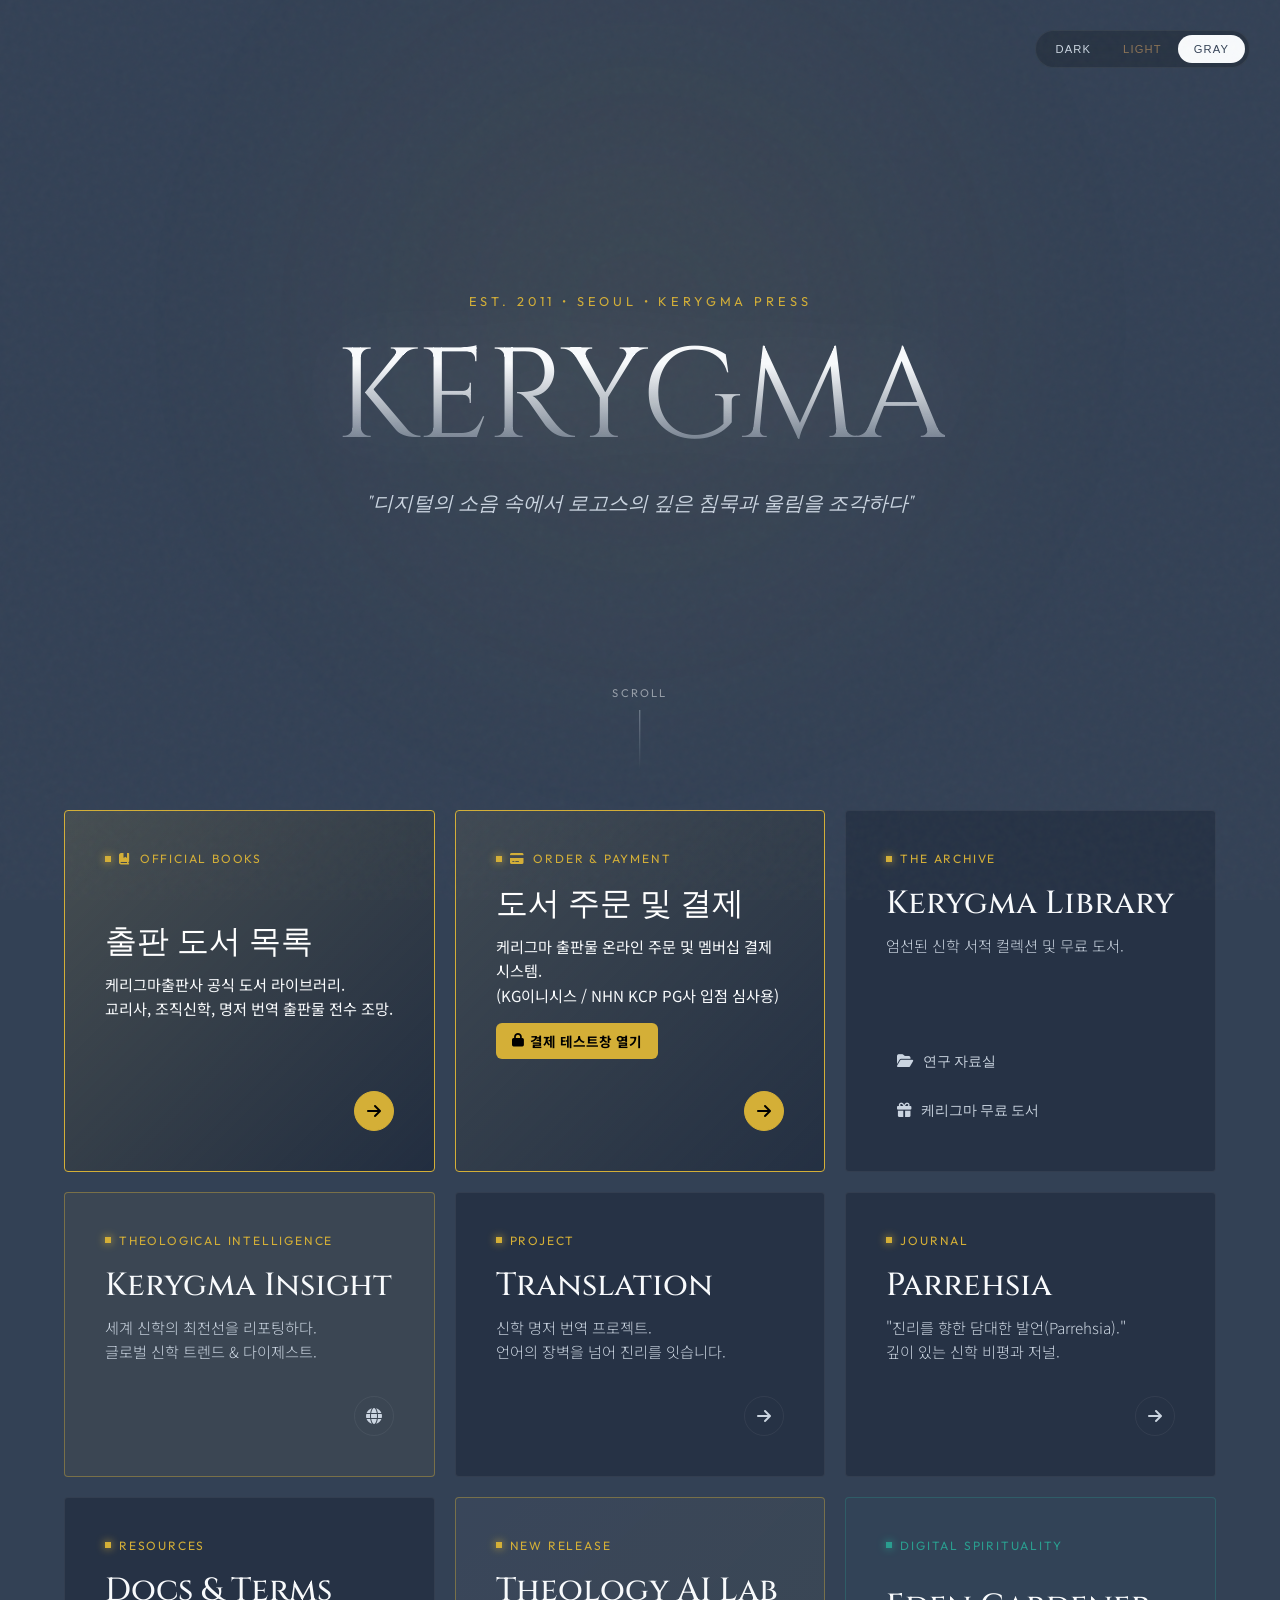
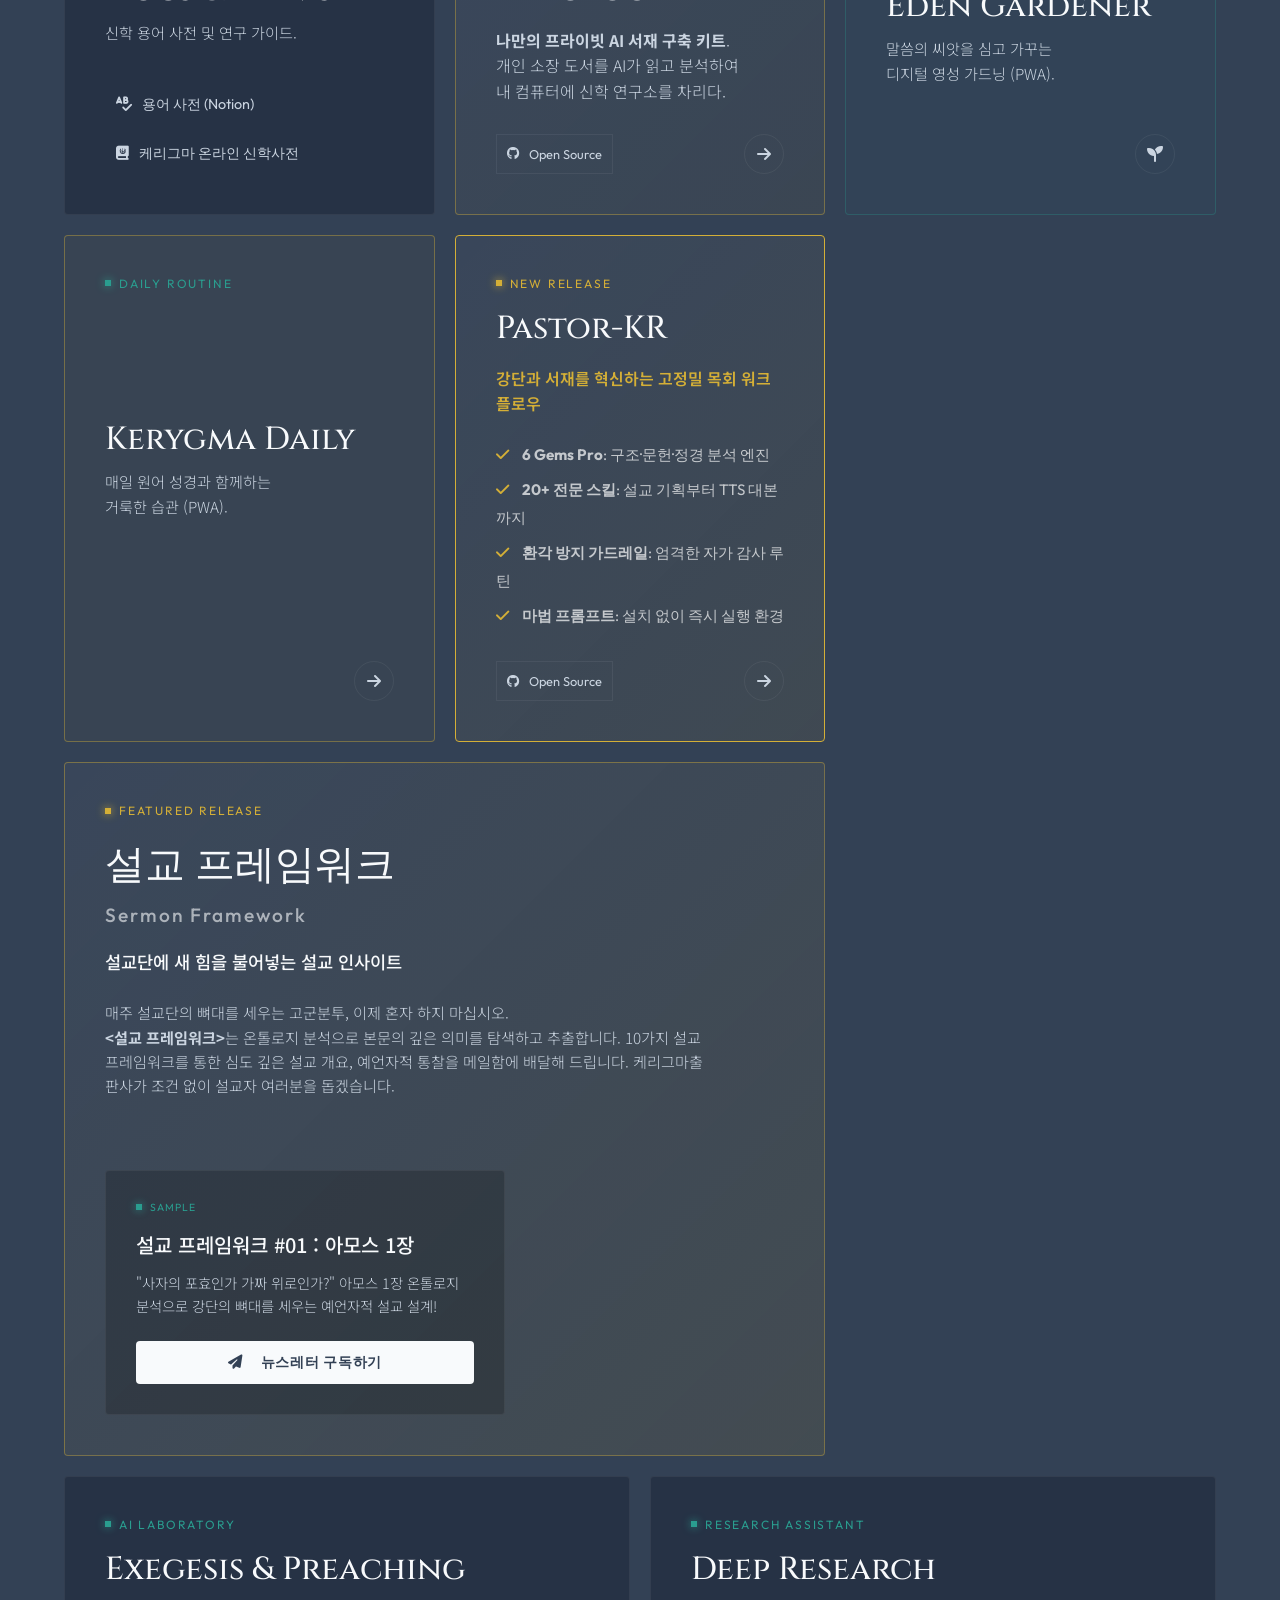
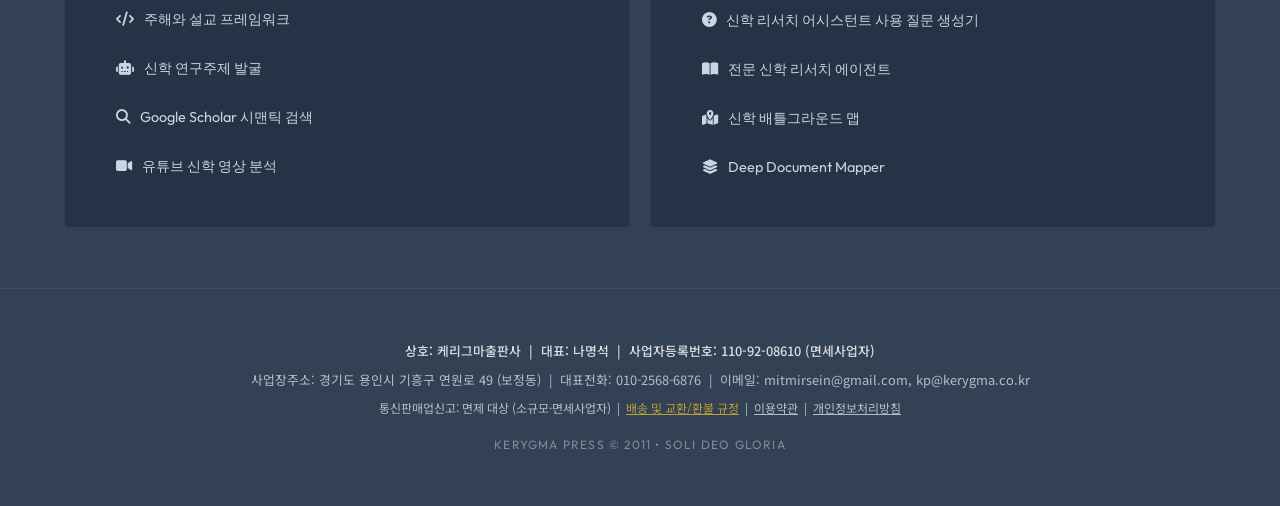
==== commit f6f6e045: "fix(footer): add representative phone number and explicit business labels for KCP screening" ====
--- a/index.html
+++ b/index.html
@@ -748,10 +748,10 @@
         style="text-align: center; color: var(--text-muted); padding: 50px 24px; font-family: var(--font-kr); font-size: 0.8rem; line-height: 1.8; border-top: 1px solid var(--glass-border); margin-top: 60px;">
         <div style="max-width: 900px; margin: 0 auto; opacity: 0.85;">
             <p style="margin-bottom: 6px; font-weight: 500; color: var(--text-main);">
-                상호명: 케리그마출판사 &nbsp;|&nbsp; 대표자: 나명석 &nbsp;|&nbsp; 사업자등록번호: 110-92-08610 (면세사업자)
+                상호: 케리그마출판사 &nbsp;|&nbsp; 대표: 나명석 &nbsp;|&nbsp; 사업자등록번호: 110-92-08610 (면세사업자)
             </p>
             <p style="margin-bottom: 6px;">
-                주소: 경기도 용인시 기흥구 연원로 49 (보정동) &nbsp;|&nbsp; 이메일: mitmirsein@gmail.com, kp@kerygma.co.kr
+                사업장주소: 경기도 용인시 기흥구 연원로 49 (보정동) &nbsp;|&nbsp; 대표전화: 010-2568-6876 &nbsp;|&nbsp; 이메일: mitmirsein@gmail.com, kp@kerygma.co.kr
             </p>
             <p style="margin-bottom: 12px; font-size: 0.75rem; color: var(--text-muted);">
                 통신판매업신고: 면제 대상 (소규모·면세사업자) &nbsp;|&nbsp; 
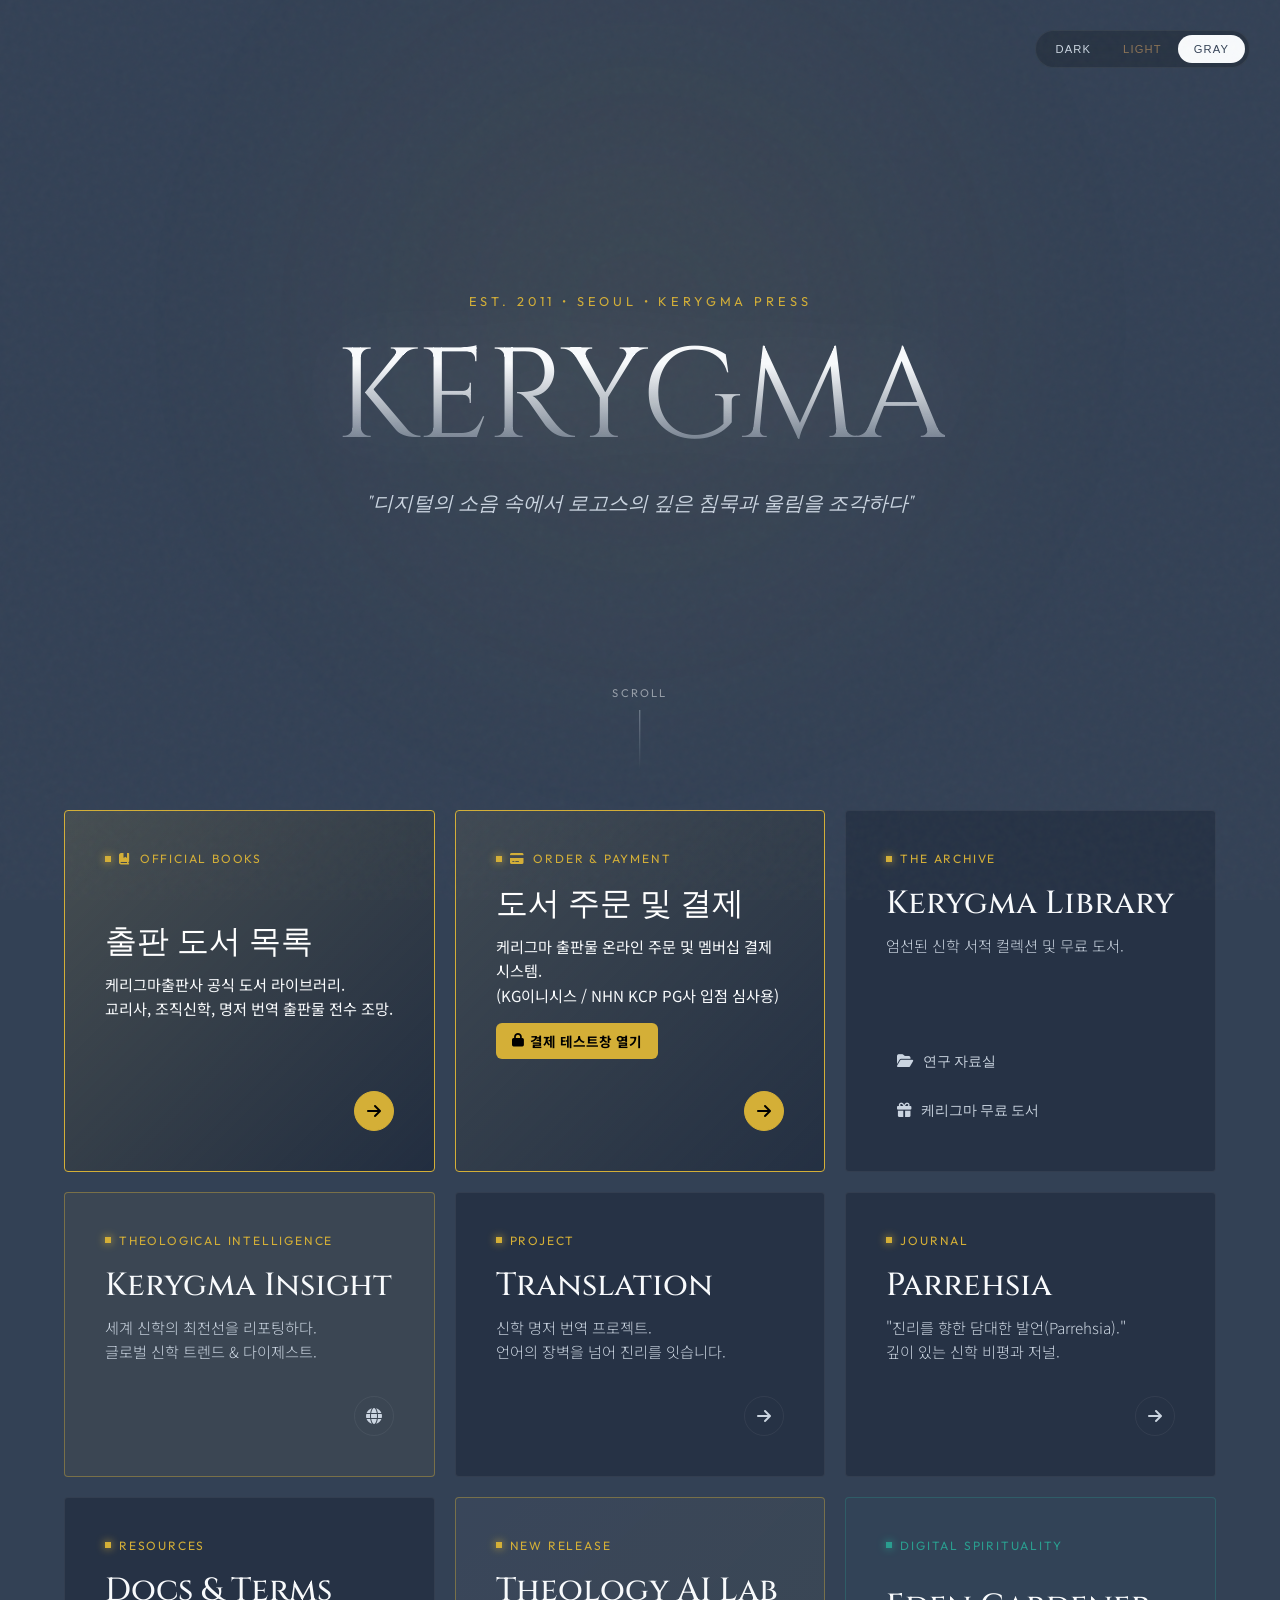
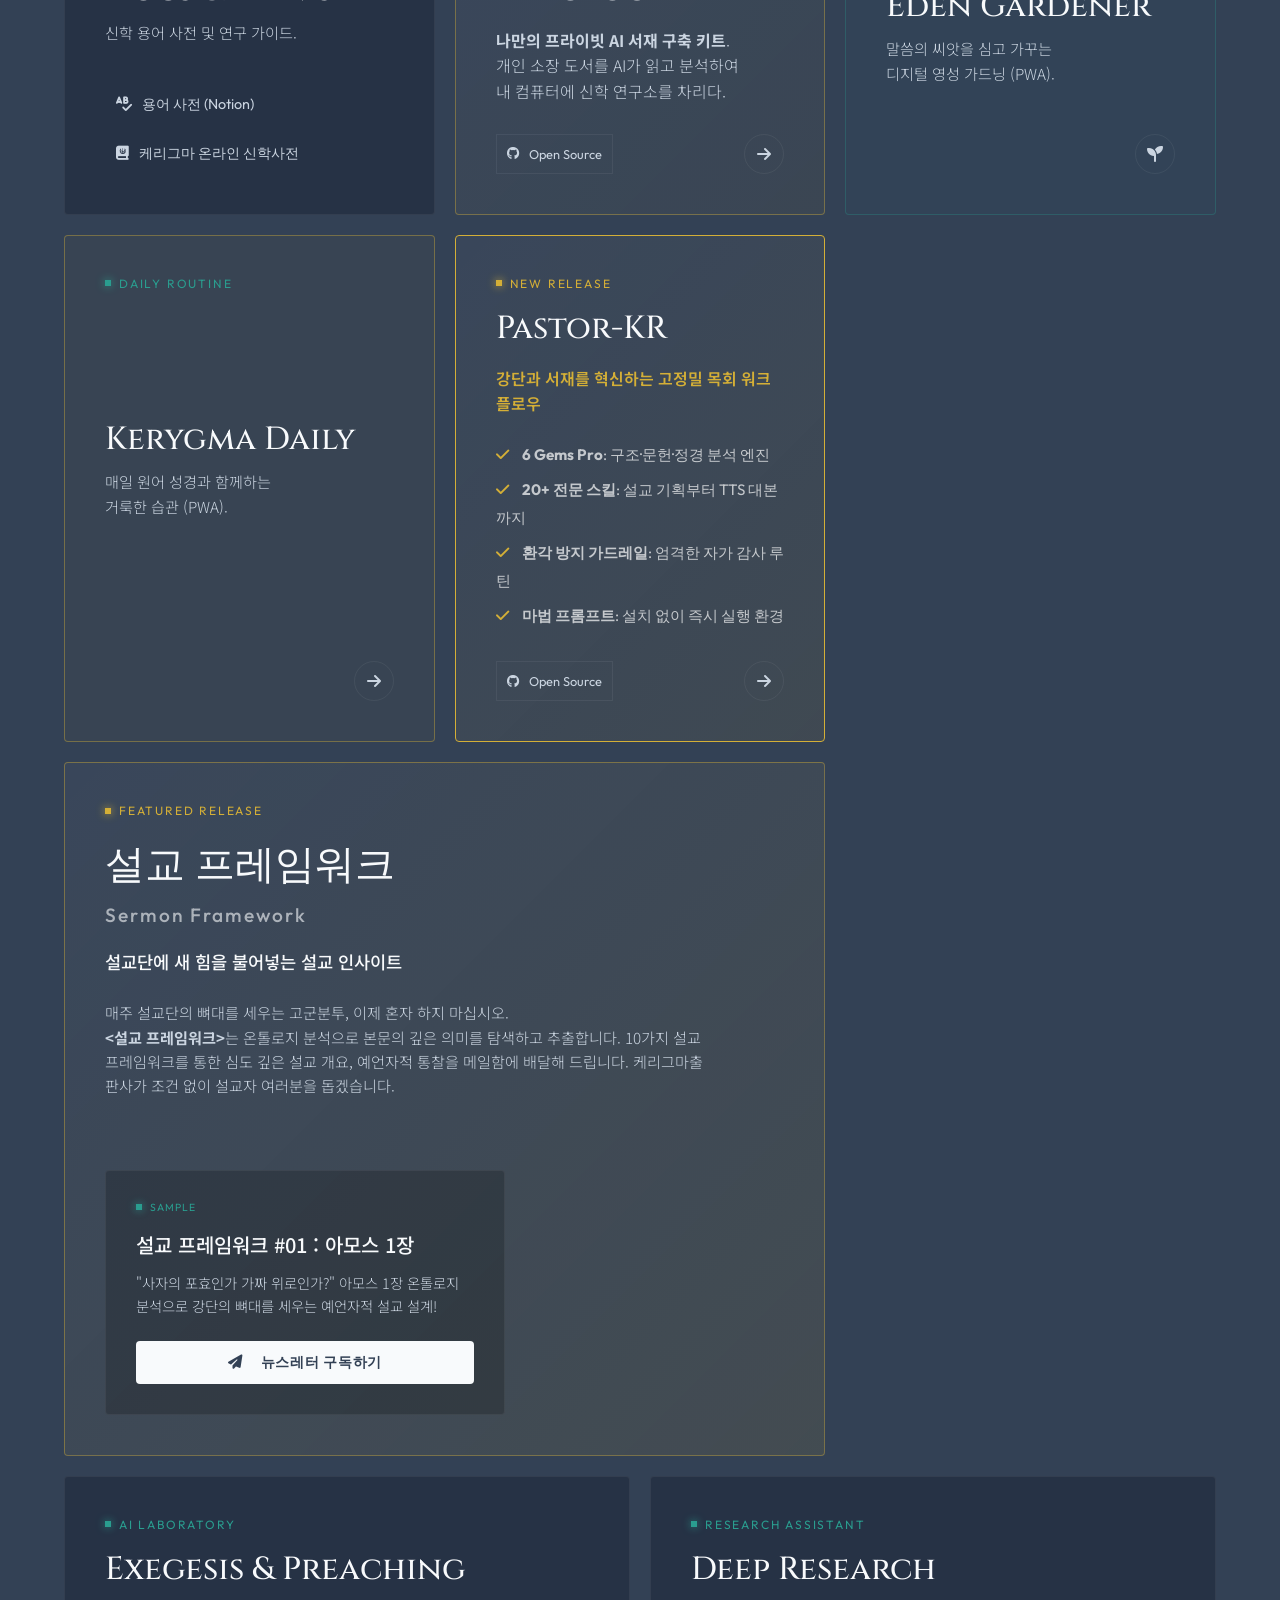
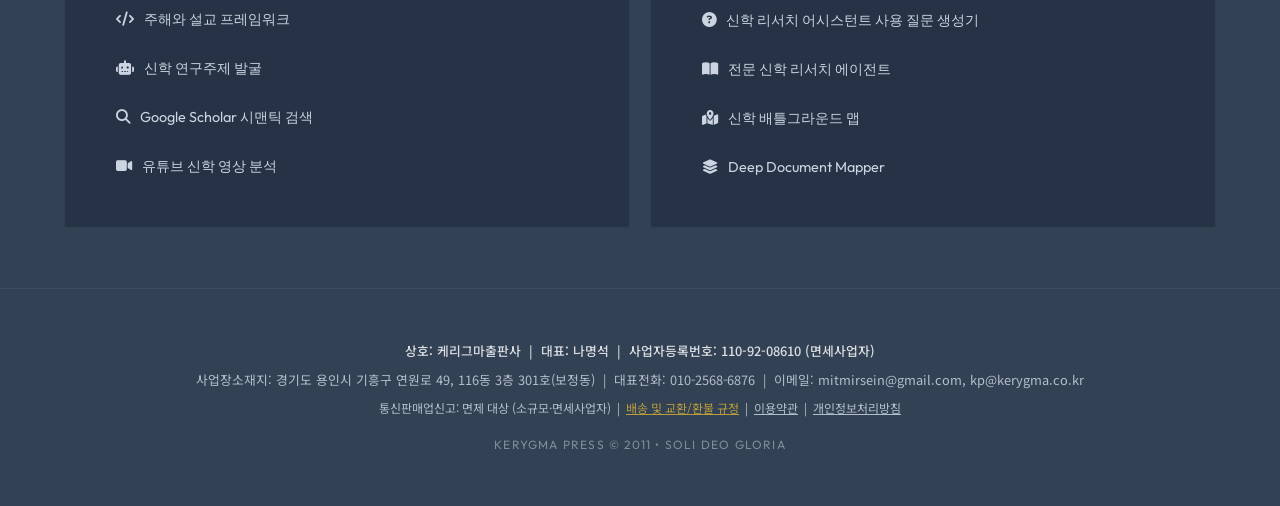
==== commit fd79d5f1: "fix(footer): match exact business registration address with unit number" ====
--- a/index.html
+++ b/index.html
@@ -751,7 +751,7 @@
                 상호: 케리그마출판사 &nbsp;|&nbsp; 대표: 나명석 &nbsp;|&nbsp; 사업자등록번호: 110-92-08610 (면세사업자)
             </p>
             <p style="margin-bottom: 6px;">
-                사업장주소: 경기도 용인시 기흥구 연원로 49 (보정동) &nbsp;|&nbsp; 대표전화: 010-2568-6876 &nbsp;|&nbsp; 이메일: mitmirsein@gmail.com, kp@kerygma.co.kr
+                사업장소재지: 경기도 용인시 기흥구 연원로 49, 116동 3층 301호(보정동) &nbsp;|&nbsp; 대표전화: 010-2568-6876 &nbsp;|&nbsp; 이메일: mitmirsein@gmail.com, kp@kerygma.co.kr
             </p>
             <p style="margin-bottom: 12px; font-size: 0.75rem; color: var(--text-muted);">
                 통신판매업신고: 면제 대상 (소규모·면세사업자) &nbsp;|&nbsp; 
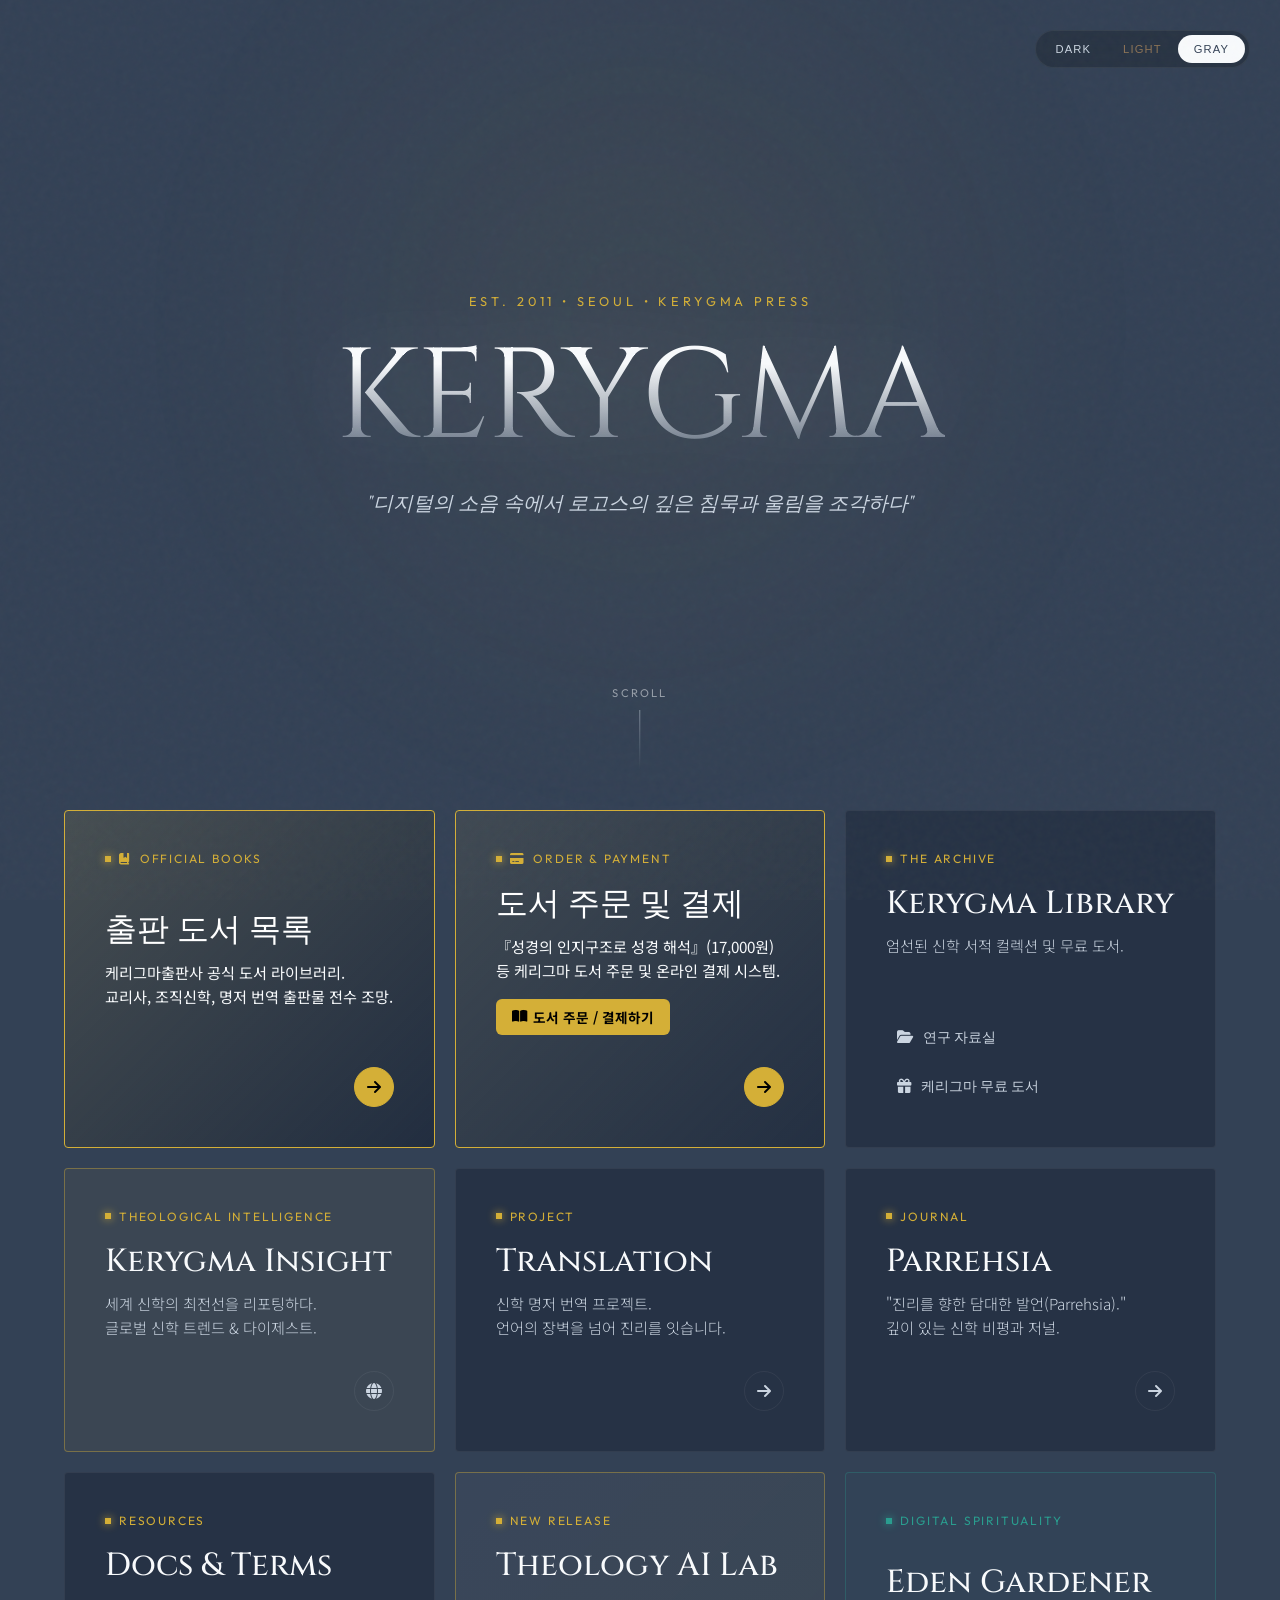
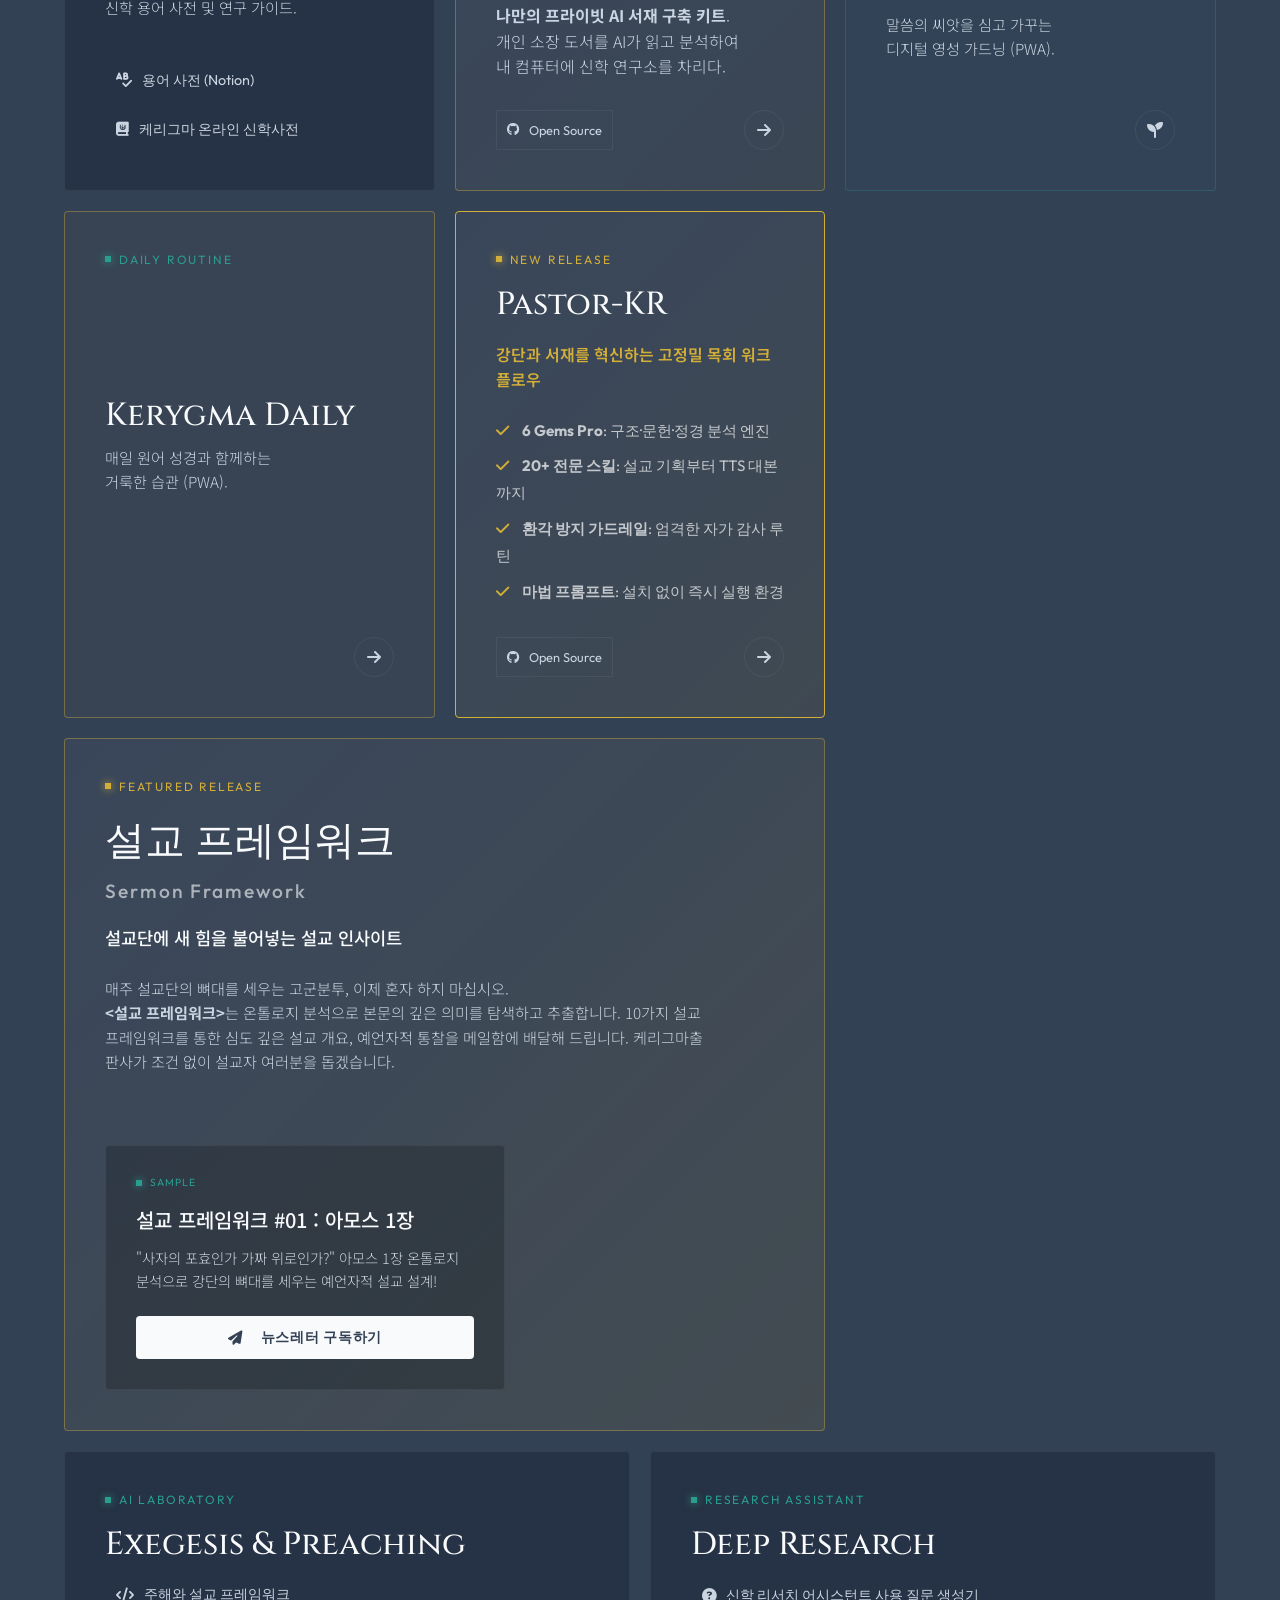
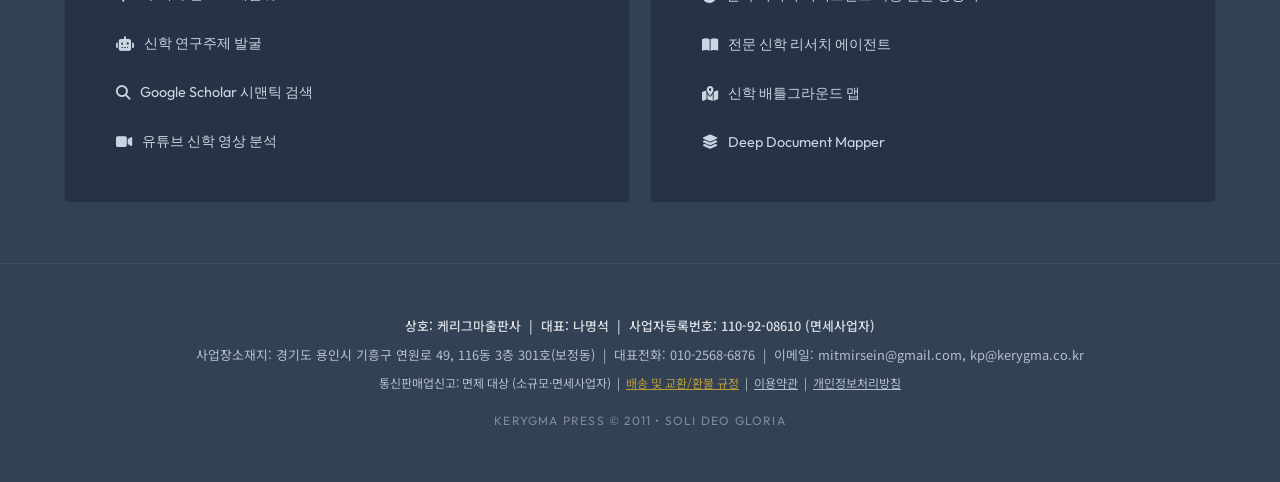
==== commit a21dca7d: "feat: connect official book '성경의 인지구조로 성경 해석' (17,000 KRW) to payment system" ====
--- a/index.html
+++ b/index.html
@@ -480,11 +480,11 @@
                     <div>
                         <h2 class="card-title" style="color: #ffffff;">도서 주문 및 결제</h2>
                         <p class="card-text" style="color: var(--text-main); font-weight: 400; margin-bottom: 16px;">
-                            케리그마 출판물 온라인 주문 및 멤버십 결제 시스템.<br>(KG이니시스 / NHN KCP PG사 입점 심사용)
+                            『성경의 인지구조로 성경 해석』(17,000원) 등 케리그마 도서 주문 및 온라인 결제 시스템.
                         </p>
                         <div style="display: flex; gap: 8px; flex-wrap: wrap;">
                             <button onclick="openPaymentModal()" style="background: var(--gold-primary); color: #000; border: none; padding: 8px 16px; font-weight: 700; border-radius: 6px; font-size: 0.85rem; cursor: pointer; display: flex; align-items: center; gap: 6px; font-family: var(--font-kr);">
-                                <i class="fa-solid fa-lock"></i> 결제 테스트창 열기
+                                <i class="fa-solid fa-book-open"></i> 도서 주문 / 결제하기
                             </button>
                         </div>
                     </div>
@@ -777,23 +777,33 @@
         </div>
     </div>
 
-    <!-- PORTONE PAYMENT MODAL (PG 입점심사용 테스트 결제창) -->
+    <!-- PORTONE PAYMENT MODAL (PG 입점심사 및 실시간 도서 결제창) -->
     <div id="paymentModal" style="display: none; position: fixed; inset: 0; z-index: 9999; background: rgba(0,0,0,0.75); backdrop-filter: blur(8px); align-items: center; justify-content: center; padding: 20px;">
         <div style="background: #1e293b; color: #f8fafc; max-width: 520px; width: 100%; max-height: 90vh; overflow-y: auto; padding: 32px 28px; border-radius: 14px; border: 1px solid var(--gold-glow); position: relative; font-family: var(--font-kr); line-height: 1.6; font-size: 0.9rem; box-shadow: 0 20px 40px rgba(0,0,0,0.6);">
             <button onclick="closePaymentModal()" style="position: absolute; top: 15px; right: 20px; background: none; border: none; color: #94a3b8; font-size: 1.5rem; cursor: pointer;">&times;</button>
             
             <div style="display: flex; align-items: center; gap: 8px; margin-bottom: 6px;">
-                <i class="fa-solid fa-credit-card" style="color: var(--gold-primary); font-size: 1.2rem;"></i>
+                <i class="fa-solid fa-book-open" style="color: var(--gold-primary); font-size: 1.2rem;"></i>
                 <h3 style="font-size: 1.3rem; font-weight: 700; color: #ffffff; margin: 0;">도서 주문 및 결제</h3>
             </div>
-            <p style="font-size: 0.8rem; color: #94a3b8; margin: 0 0 20px 0;">포트원 PG사(KG이니시스 / NHN KCP) 입점 심사용 테스트 결제</p>
+            <p style="font-size: 0.8rem; color: #94a3b8; margin: 0 0 16px 0;">케리그마 공식 출판 도서 온라인 결제 및 주문 시스템 (KG이니시스 PG)</p>
+
+            <!-- Book summary card -->
+            <div style="background: #0f172a; border: 1px solid rgba(212,175,55,0.3); border-radius: 8px; padding: 12px 14px; margin-bottom: 16px; display: flex; gap: 14px; align-items: center;">
+                <img src="/kerygma_booklist/images/book_10.jpg" alt="성경의 인지구조로 성경 해석" style="width: 50px; height: 70px; object-fit: cover; border-radius: 4px; border: 1px solid rgba(255,255,255,0.15);" onerror="this.style.display='none'">
+                <div>
+                    <div style="font-size: 0.72rem; color: var(--gold-primary); font-weight: 700; letter-spacing: 0.5px;">대표 출판 도서</div>
+                    <div style="font-size: 0.95rem; font-weight: 700; color: #ffffff; margin: 2px 0;">성경의 인지구조로 성경 해석</div>
+                    <div style="font-size: 0.8rem; color: #94a3b8;">저자: 김재진 | 출판사: 케리그마 | 정가: <strong style="color: #38bdf8; font-weight: 700;">17,000원</strong></div>
+                </div>
+            </div>
 
             <form id="portonePayForm" onsubmit="requestPortOnePayment(event)">
                 <div style="margin-bottom: 14px;">
-                    <label style="display: block; font-size: 0.8rem; font-weight: 600; color: var(--gold-primary); margin-bottom: 6px;">결제 솔루션 (포트원 통합 결제)</label>
+                    <label style="display: block; font-size: 0.8rem; font-weight: 600; color: var(--gold-primary); margin-bottom: 6px;">결제 솔루션 (포트원 KG이니시스 결제)</label>
                     <div style="padding: 10px 14px; background: #0f172a; border: 1px solid rgba(212,175,55,0.3); border-radius: 6px; color: #ffffff; font-size: 0.9rem; display: flex; align-items: center; justify-content: space-between;">
-                        <span><i class="fa-solid fa-shield-halved" style="color: var(--gold-primary); margin-right: 8px;"></i> 포트원 통합 결제 모듈 (KG이니시스/KCP 심사용)</span>
-                        <span style="font-size: 0.75rem; background: rgba(212,175,55,0.2); color: var(--gold-primary); padding: 2px 8px; border-radius: 4px; font-weight: 600;">테스트 모드</span>
+                        <span><i class="fa-solid fa-shield-halved" style="color: var(--gold-primary); margin-right: 8px;"></i> KG이니시스 전자결제 (포트원 연동)</span>
+                        <span style="font-size: 0.75rem; background: rgba(212,175,55,0.2); color: var(--gold-primary); padding: 2px 8px; border-radius: 4px; font-weight: 600;">실시간 결제</span>
                     </div>
                     <input type="hidden" id="payPg" value="html5_inicis">
                 </div>
@@ -801,7 +811,9 @@
                 <div style="margin-bottom: 14px;">
                     <label style="display: block; font-size: 0.8rem; font-weight: 600; color: var(--gold-primary); margin-bottom: 6px;">주문 상품</label>
                     <select id="payProductName" onchange="updatePayAmount(this.value)" style="width: 100%; padding: 10px 12px; background: #0f172a; border: 1px solid rgba(255,255,255,0.15); border-radius: 6px; color: #ffffff; font-size: 0.9rem; outline: none;">
-                        <option value="케리그마 신학 도서 / 멤버십 (심사용 테스트)" data-amount="1000">케리그마 신학 도서 (심사 테스트) - 1,000원</option>
+                        <option value="성경의 인지구조로 성경 해석" data-amount="17000" selected>성경의 인지구조로 성경 해석 - 17,000원</option>
+                        <option value="성경 읽기와 설교" data-amount="18000">성경 읽기와 설교 - 18,000원</option>
+                        <option value="교회사개요(동방교회)" data-amount="20000">교회사개요(동방교회) - 20,000원</option>
                     </select>
                 </div>
 
@@ -816,12 +828,12 @@
                     </div>
                     <div>
                         <label style="display: block; font-size: 0.8rem; font-weight: 600; color: #cbd5e1; margin-bottom: 6px;">결제 금액 (원)</label>
-                        <input type="number" id="payAmount" value="1000" style="width: 100%; padding: 10px 12px; background: #0f172a; border: 1px solid rgba(255,255,255,0.15); border-radius: 6px; color: #ffffff; font-size: 0.9rem; box-sizing: border-box; outline: none;">
+                        <input type="number" id="payAmount" value="17000" style="width: 100%; padding: 10px 12px; background: #0f172a; border: 1px solid rgba(255,255,255,0.15); border-radius: 6px; color: #ffffff; font-size: 0.9rem; box-sizing: border-box; outline: none;">
                     </div>
                 </div>
 
                 <div style="background: rgba(255,255,255,0.03); padding: 14px; border-radius: 8px; border: 1px solid rgba(255,255,255,0.08); margin-bottom: 18px;">
-                    <div style="font-size: 0.8rem; font-weight: 600; color: #94a3b8; margin-bottom: 10px;"><i class="fa-solid fa-user"></i> 주문자 정보 (테스트용 기본값)</div>
+                    <div style="font-size: 0.8rem; font-weight: 600; color: #94a3b8; margin-bottom: 10px;"><i class="fa-solid fa-user"></i> 주문자 및 배송지 정보</div>
                     <div style="display: grid; grid-template-columns: 1fr 1fr; gap: 10px; margin-bottom: 10px;">
                         <input type="text" id="buyerName" value="홍길동" placeholder="이름" style="padding: 8px 10px; background: #0f172a; border: 1px solid rgba(255,255,255,0.1); border-radius: 4px; color: #fff; font-size: 0.85rem;">
                         <input type="tel" id="buyerTel" value="010-1234-5678" placeholder="연락처" style="padding: 8px 10px; background: #0f172a; border: 1px solid rgba(255,255,255,0.1); border-radius: 4px; color: #fff; font-size: 0.85rem;">
@@ -832,13 +844,13 @@
                 </div>
 
                 <div style="font-size: 0.75rem; color: #94a3b8; background: rgba(212,175,55,0.05); border: 1px solid rgba(212,175,55,0.2); padding: 10px; border-radius: 6px; margin-bottom: 20px;">
-                    <i class="fa-solid fa-circle-info" style="color: var(--gold-primary);"></i> <strong>테스트 모드 안내</strong>: 심사용 테스트 결제창이 호출되며, 실제 결제가 발생하더라도 당일 자정 이전에 자동 전액 취소 처리됩니다.
+                    <i class="fa-solid fa-circle-info" style="color: var(--gold-primary);"></i> <strong>안내</strong>: 케리그마출판사의 공식 PG 결제창(KG이니시스)이 연결되어 안전하게 결제가 진행됩니다.
                 </div>
 
                 <div style="display: flex; gap: 10px; justify-content: flex-end;">
                     <button type="button" onclick="closePaymentModal()" style="background: transparent; color: #94a3b8; border: 1px solid rgba(255,255,255,0.15); padding: 10px 18px; border-radius: 6px; font-weight: 600; cursor: pointer;">취소</button>
                     <button type="submit" id="btnSubmitPayment" style="background: var(--gold-primary); color: #000; border: none; padding: 10px 24px; border-radius: 6px; font-weight: 700; cursor: pointer; display: flex; align-items: center; gap: 8px; font-family: var(--font-kr);">
-                        <i class="fa-solid fa-shield-halved"></i> 결제창 호출하기
+                        <i class="fa-solid fa-credit-card"></i> 결제하기
                     </button>
                 </div>
             </form>
@@ -886,14 +898,14 @@
 
             const payMethodRaw = document.getElementById('payMethod').value;
             const orderName = document.getElementById('payProductName').value;
-            const amount = parseInt(document.getElementById('payAmount').value, 10) || 1000;
+            const amount = parseInt(document.getElementById('payAmount').value, 10) || 17000;
             const buyerName = document.getElementById('buyerName').value.trim() || '홍길동';
             const buyerEmail = document.getElementById('buyerEmail').value.trim() || 'kp@kerygma.co.kr';
             const buyerTel = document.getElementById('buyerTel').value.trim() || '010-1234-5678';
             const buyerAddr = document.getElementById('buyerAddr').value.trim() || '경기도 용인시 기흥구 연원로 49';
             const buyerPostcode = document.getElementById('buyerPostcode').value.trim() || '16885';
 
-            const paymentId = 'kerygma_test_' + new Date().getTime();
+            const paymentId = 'kerygma_order_' + new Date().getTime();
 
             // Method mapping for PortOne V2 SDK
             const methodMap = {
@@ -929,11 +941,12 @@
                     if (response && response.code != null) {
                         alert("⚠️ [결제 취소/실패]\n\n• 코드: " + response.code + "\n• 사유: " + (response.message || "사용자 결제 취소"));
                     } else if (response) {
-                        alert("🎉 [포트원 테스트 결제 완료]\n\n" +
+                        alert("🎉 [도서 주문/결제 완료]\n\n" +
+                              "• 주문도서: " + orderName + "\n" +
                               "• 결제ID: " + (response.paymentId || paymentId) + "\n" +
                               "• 결제금액: " + amount.toLocaleString() + "원\n" +
-                              "• 결제방식: 포트원 통합결제 (KG이니시스/KCP 심사)\n\n" +
-                              "테스트 모드이므로 실제 과금되지 않거나 자정 전 자동 취소 처리됩니다.");
+                              "• 결제방식: KG이니시스 전자결제\n\n" +
+                              "도서 주문 및 결제가 성공적으로 처리되었습니다.");
                         closePaymentModal();
                     }
                     return;
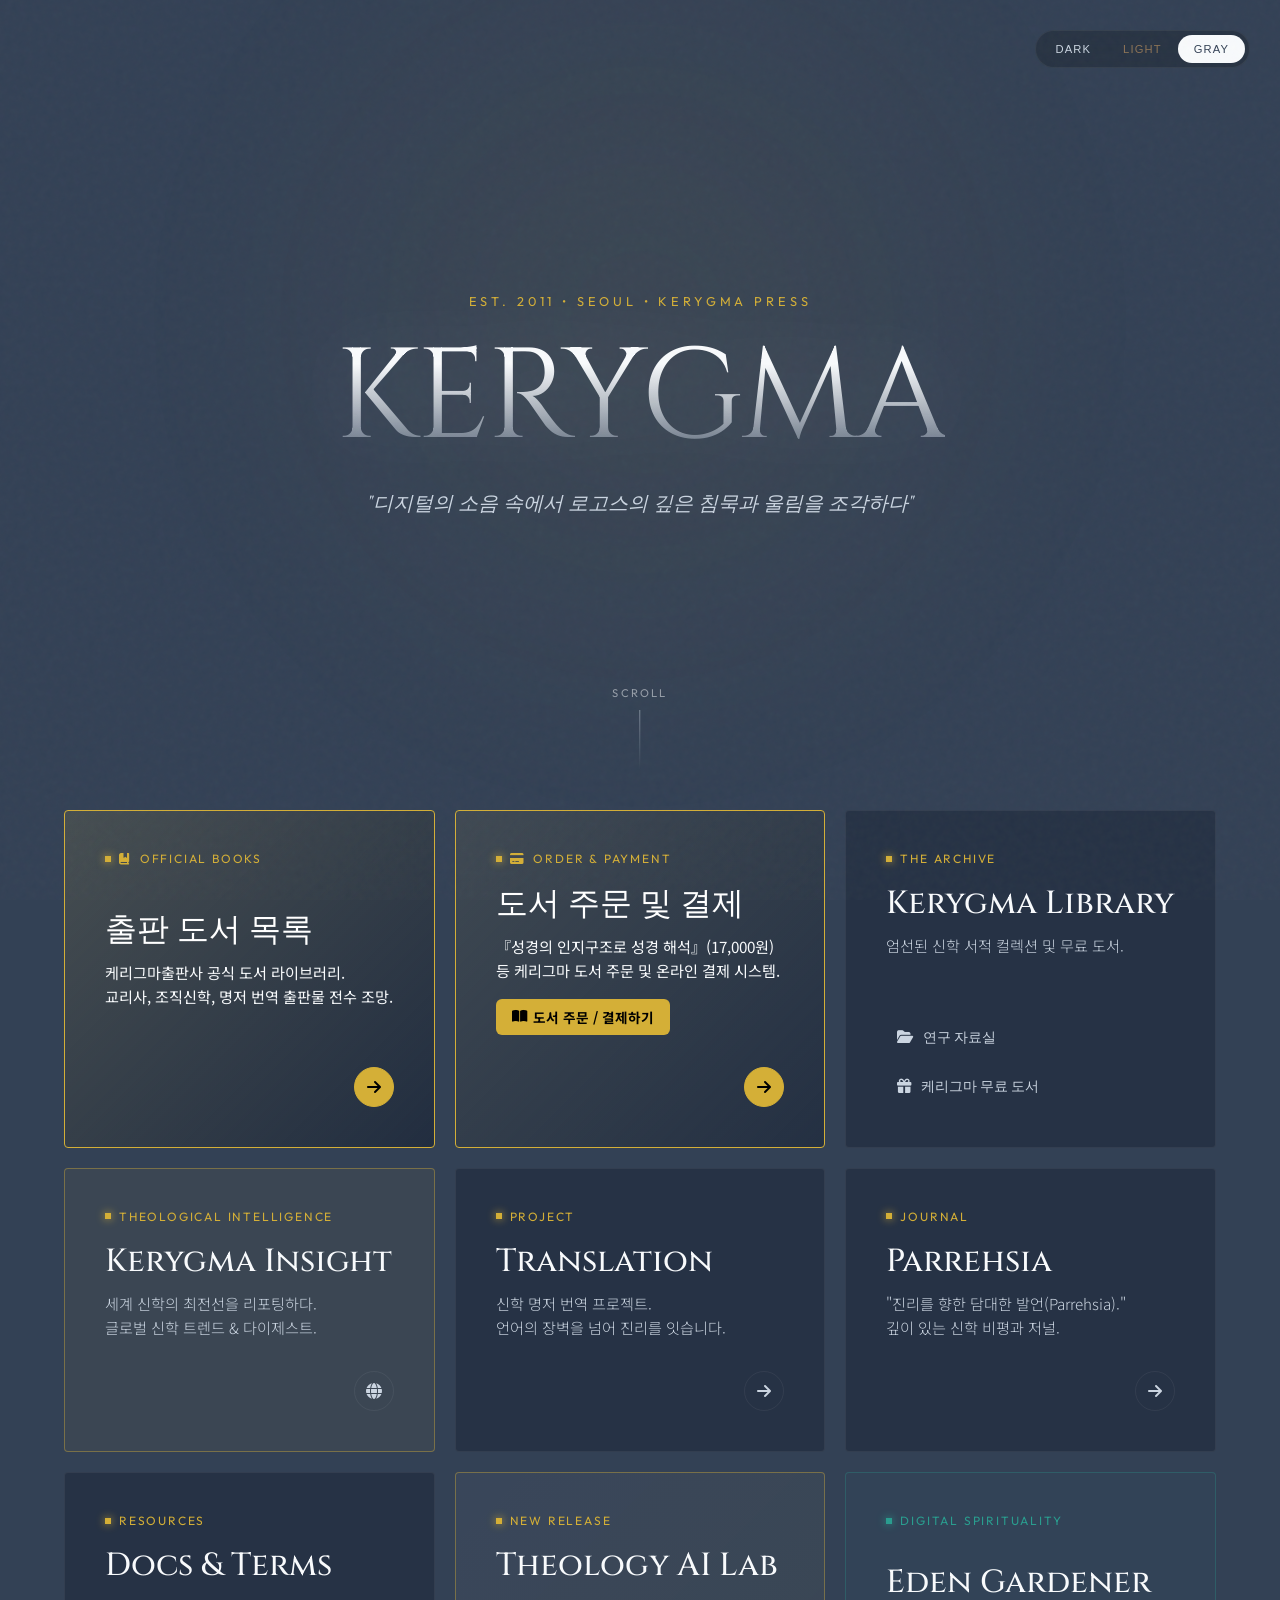
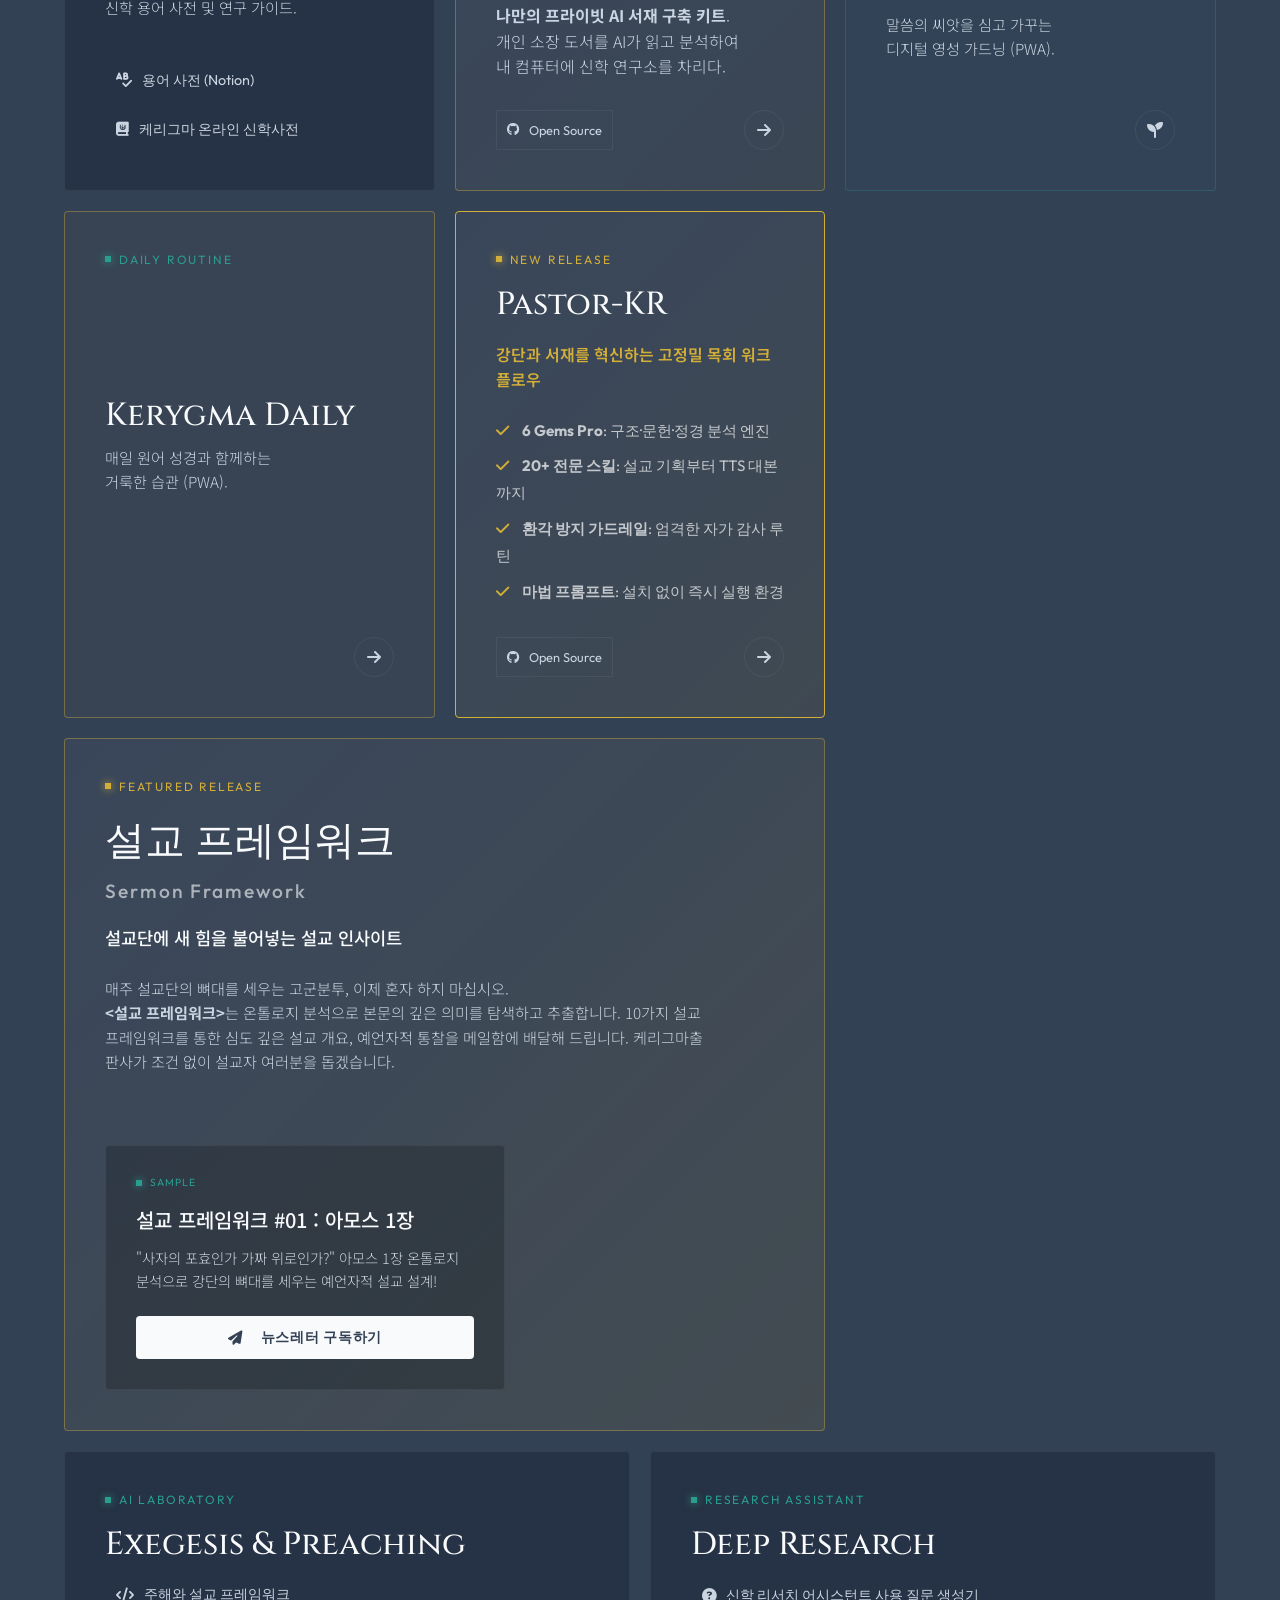
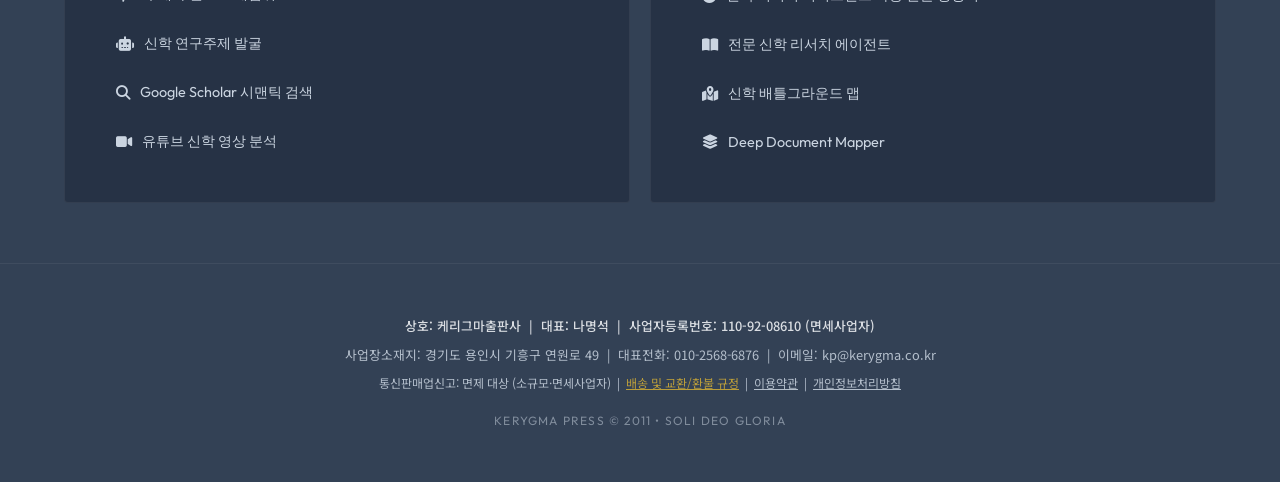
==== commit a1e43e7b: "fix(footer): remove detail address and personal email" ====
--- a/index.html
+++ b/index.html
@@ -751,7 +751,7 @@
                 상호: 케리그마출판사 &nbsp;|&nbsp; 대표: 나명석 &nbsp;|&nbsp; 사업자등록번호: 110-92-08610 (면세사업자)
             </p>
             <p style="margin-bottom: 6px;">
-                사업장소재지: 경기도 용인시 기흥구 연원로 49, 116동 3층 301호(보정동) &nbsp;|&nbsp; 대표전화: 010-2568-6876 &nbsp;|&nbsp; 이메일: mitmirsein@gmail.com, kp@kerygma.co.kr
+                사업장소재지: 경기도 용인시 기흥구 연원로 49 &nbsp;|&nbsp; 대표전화: 010-2568-6876 &nbsp;|&nbsp; 이메일: kp@kerygma.co.kr
             </p>
             <p style="margin-bottom: 12px; font-size: 0.75rem; color: var(--text-muted);">
                 통신판매업신고: 면제 대상 (소규모·면세사업자) &nbsp;|&nbsp; 
@@ -800,20 +800,17 @@
 
             <form id="portonePayForm" onsubmit="requestPortOnePayment(event)">
                 <div style="margin-bottom: 14px;">
-                    <label style="display: block; font-size: 0.8rem; font-weight: 600; color: var(--gold-primary); margin-bottom: 6px;">결제 솔루션 (포트원 KG이니시스 결제)</label>
-                    <div style="padding: 10px 14px; background: #0f172a; border: 1px solid rgba(212,175,55,0.3); border-radius: 6px; color: #ffffff; font-size: 0.9rem; display: flex; align-items: center; justify-content: space-between;">
-                        <span><i class="fa-solid fa-shield-halved" style="color: var(--gold-primary); margin-right: 8px;"></i> KG이니시스 전자결제 (포트원 연동)</span>
-                        <span style="font-size: 0.75rem; background: rgba(212,175,55,0.2); color: var(--gold-primary); padding: 2px 8px; border-radius: 4px; font-weight: 600;">실시간 결제</span>
-                    </div>
-                    <input type="hidden" id="payPg" value="html5_inicis">
+                    <label style="display: block; font-size: 0.8rem; font-weight: 600; color: var(--gold-primary); margin-bottom: 6px;">결제 솔루션 (포트원 전자결제)</label>
+                    <select id="payPg" style="width: 100%; padding: 10px 12px; background: #0f172a; border: 1px solid rgba(212,175,55,0.3); border-radius: 6px; color: #ffffff; font-size: 0.9rem; outline: none;">
+                        <option value="kcp" selected>NHN KCP 전자결제 (실결제 개통)</option>
+                        <option value="html5_inicis">KG이니시스 전자결제</option>
+                    </select>
                 </div>
 
                 <div style="margin-bottom: 14px;">
                     <label style="display: block; font-size: 0.8rem; font-weight: 600; color: var(--gold-primary); margin-bottom: 6px;">주문 상품</label>
-                    <select id="payProductName" onchange="updatePayAmount(this.value)" style="width: 100%; padding: 10px 12px; background: #0f172a; border: 1px solid rgba(255,255,255,0.15); border-radius: 6px; color: #ffffff; font-size: 0.9rem; outline: none;">
-                        <option value="성경의 인지구조로 성경 해석" data-amount="17000" selected>성경의 인지구조로 성경 해석 - 17,000원</option>
-                        <option value="성경 읽기와 설교" data-amount="18000">성경 읽기와 설교 - 18,000원</option>
-                        <option value="교회사개요(동방교회)" data-amount="20000">교회사개요(동방교회) - 20,000원</option>
+                    <select id="payProductName" style="width: 100%; padding: 10px 12px; background: #0f172a; border: 1px solid rgba(255,255,255,0.15); border-radius: 6px; color: #ffffff; font-size: 0.9rem; outline: none;">
+                        <option value="성경의 인지구조로 성경 해석" data-amount="17000" selected>성경의 인지구조로 성경 해석 (17,000원)</option>
                     </select>
                 </div>
 
@@ -828,7 +825,7 @@
                     </div>
                     <div>
                         <label style="display: block; font-size: 0.8rem; font-weight: 600; color: #cbd5e1; margin-bottom: 6px;">결제 금액 (원)</label>
-                        <input type="number" id="payAmount" value="17000" style="width: 100%; padding: 10px 12px; background: #0f172a; border: 1px solid rgba(255,255,255,0.15); border-radius: 6px; color: #ffffff; font-size: 0.9rem; box-sizing: border-box; outline: none;">
+                        <input type="number" id="payAmount" value="17000" readonly style="width: 100%; padding: 10px 12px; background: #0f172a; border: 1px solid rgba(255,255,255,0.15); border-radius: 6px; color: #ffffff; font-size: 0.9rem; box-sizing: border-box; outline: none;">
                     </div>
                 </div>
 
@@ -844,7 +841,7 @@
                 </div>
 
                 <div style="font-size: 0.75rem; color: #94a3b8; background: rgba(212,175,55,0.05); border: 1px solid rgba(212,175,55,0.2); padding: 10px; border-radius: 6px; margin-bottom: 20px;">
-                    <i class="fa-solid fa-circle-info" style="color: var(--gold-primary);"></i> <strong>안내</strong>: 케리그마출판사의 공식 PG 결제창(KG이니시스)이 연결되어 안전하게 결제가 진행됩니다.
+                    <i class="fa-solid fa-circle-info" style="color: var(--gold-primary);"></i> <strong>안내</strong>: 케리그마출판사의 공식 PG 결제창(NHN KCP / KG이니시스)이 연결되어 안전하게 결제가 진행됩니다.
                 </div>
 
                 <div style="display: flex; gap: 10px; justify-content: flex-end;">
@@ -858,14 +855,14 @@
     </div>
 
     <script>
-        // PortOne V2 / V1 Configuration
+        // PortOne V2 Configuration
         const PORTONE_STORE_ID = "store-0dc3275e-5581-4ce0-bca1-0eca673d768c";
         const PORTONE_USER_CODE = "imp08841187";
 
-        // Channel Keys for PG Providers
+        // Channel Keys for PG Providers (Live / Test)
         const CHANNEL_KEYS = {
-            "html5_inicis": "channel-key-8118f6e6-706b-4669-a522-45b94bc06767",
-            "kcp": "channel-key-49502b57-1a05-45aa-aea7-e97cc16dd833"
+            "kcp": "channel-key-1dd611c4-ba3d-482c-a02c-05efb0563c4e",
+            "html5_inicis": "channel-key-8118f6e6-706b-4669-a522-45b94bc06767"
         };
 
         if (typeof IMP !== "undefined") {
@@ -895,6 +892,10 @@
 
         async function requestPortOnePayment(e) {
             if (e) e.preventDefault();
+
+            const pgKey = document.getElementById('payPg').value || 'kcp';
+            const channelKey = CHANNEL_KEYS[pgKey] || CHANNEL_KEYS["kcp"];
+            const pgTitle = (pgKey === 'kcp') ? 'NHN KCP' : 'KG이니시스';
 
             const payMethodRaw = document.getElementById('payMethod').value;
             const orderName = document.getElementById('payProductName').value;
@@ -919,7 +920,7 @@
                 try {
                     const response = await PortOne.requestPayment({
                         storeId: PORTONE_STORE_ID,
-                        channelKey: CHANNEL_KEYS["html5_inicis"],
+                        channelKey: channelKey,
                         paymentId: paymentId,
                         orderName: orderName,
                         totalAmount: amount,
@@ -945,7 +946,7 @@
                               "• 주문도서: " + orderName + "\n" +
                               "• 결제ID: " + (response.paymentId || paymentId) + "\n" +
                               "• 결제금액: " + amount.toLocaleString() + "원\n" +
-                              "• 결제방식: KG이니시스 전자결제\n\n" +
+                              "• 결제방식: " + pgTitle + " 전자결제\n\n" +
                               "도서 주문 및 결제가 성공적으로 처리되었습니다.");
                         closePaymentModal();
                     }
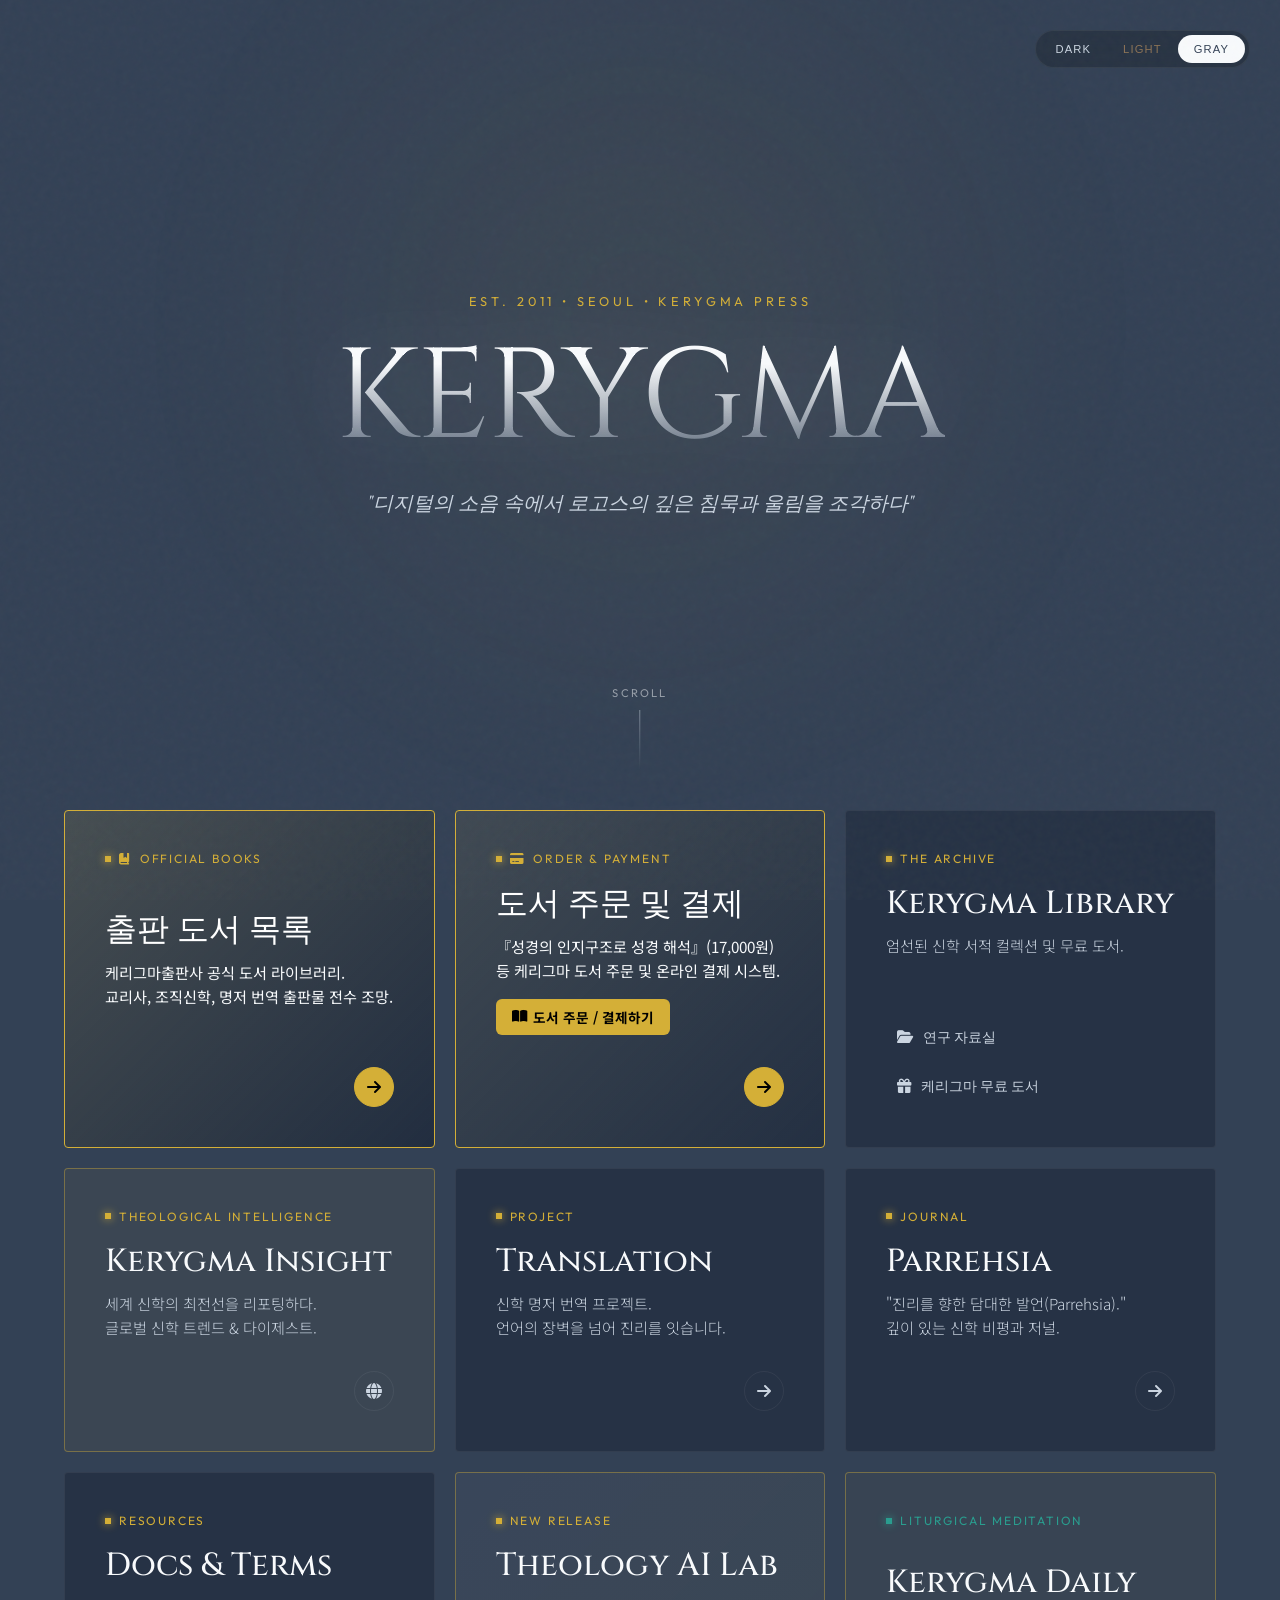
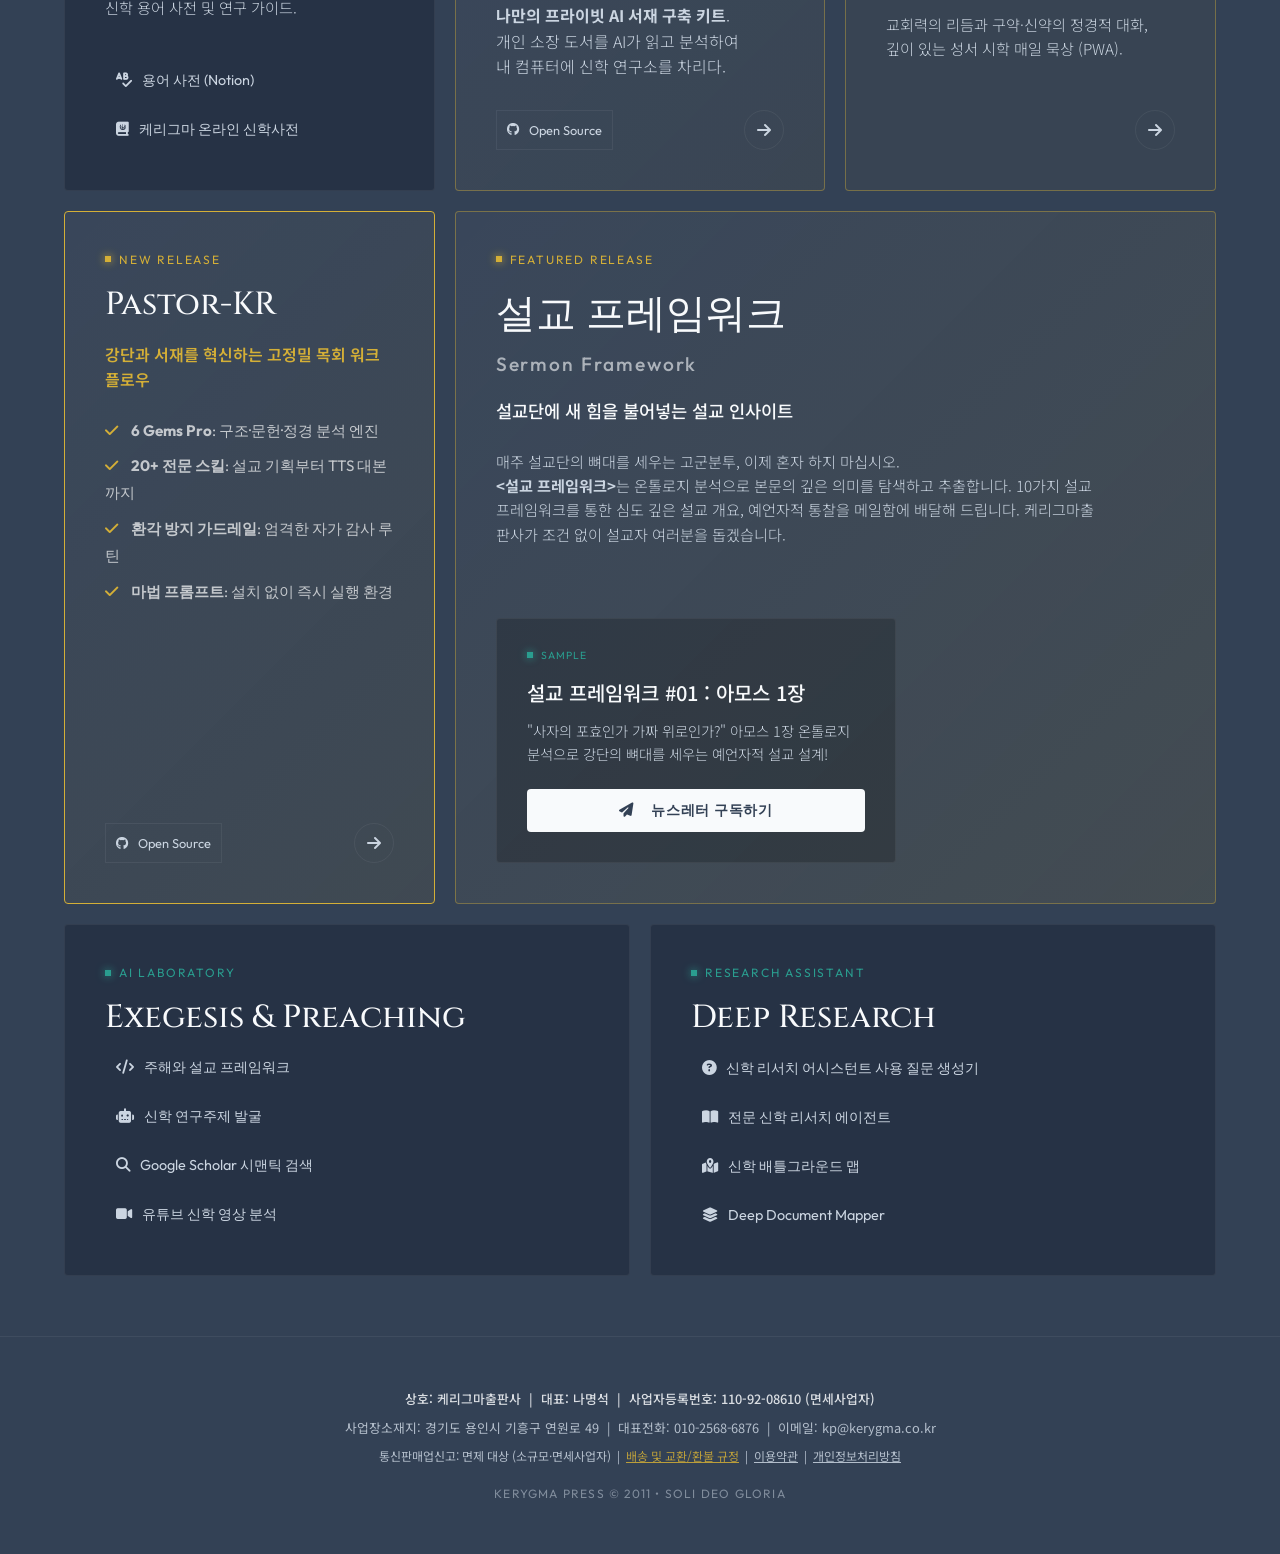
==== commit 4e798620: "feat: Eden Gardener 카드 제거 및 Kerygma Daily v3 소개 문구 갱신" ====
--- a/index.html
+++ b/index.html
@@ -595,27 +595,14 @@
                 </div>
             </a>
 
-            <!-- Eden Gardener -->
-            <a href="https://kdeg.netlify.app/" target="_blank" class="card col-span-4"
-                style="border: 1px solid rgba(42, 157, 143, 0.3); background: rgba(42, 157, 143, 0.03);">
-                <div class="card-content">
-                    <div class="card-label" style="color: #2a9d8f;">Digital Spirituality</div>
-                    <div>
-                        <h2 class="card-title">Eden Gardener</h2>
-                        <p class="card-text">말씀의 씨앗을 심고 가꾸는<br>디지털 영성 가드닝 (PWA).</p>
-                    </div>
-                    <div class="card-arrow"><i class="fa-solid fa-seedling"></i></div>
-                </div>
-            </a>
-
             <!-- Kerygma Daily -->
             <a href="https://kdbm.netlify.app" target="_blank" class="card col-span-4"
                 style="border: 1px solid var(--gold-glow); background: rgba(212, 175, 55, 0.03);">
                 <div class="card-content">
-                    <div class="card-label" style="color: var(--secondary-accent);">Daily Routine</div>
+                    <div class="card-label" style="color: var(--secondary-accent);">Liturgical Meditation</div>
                     <div>
                         <h2 class="card-title">Kerygma Daily</h2>
-                        <p class="card-text">매일 원어 성경과 함께하는<br>거룩한 습관 (PWA).</p>
+                        <p class="card-text">교회력의 리듬과 구약·신약의 정경적 대화,<br>깊이 있는 성서 시학 매일 묵상 (PWA).</p>
                     </div>
                     <div class="card-arrow"><i class="fa-solid fa-arrow-right"></i></div>
                 </div>
